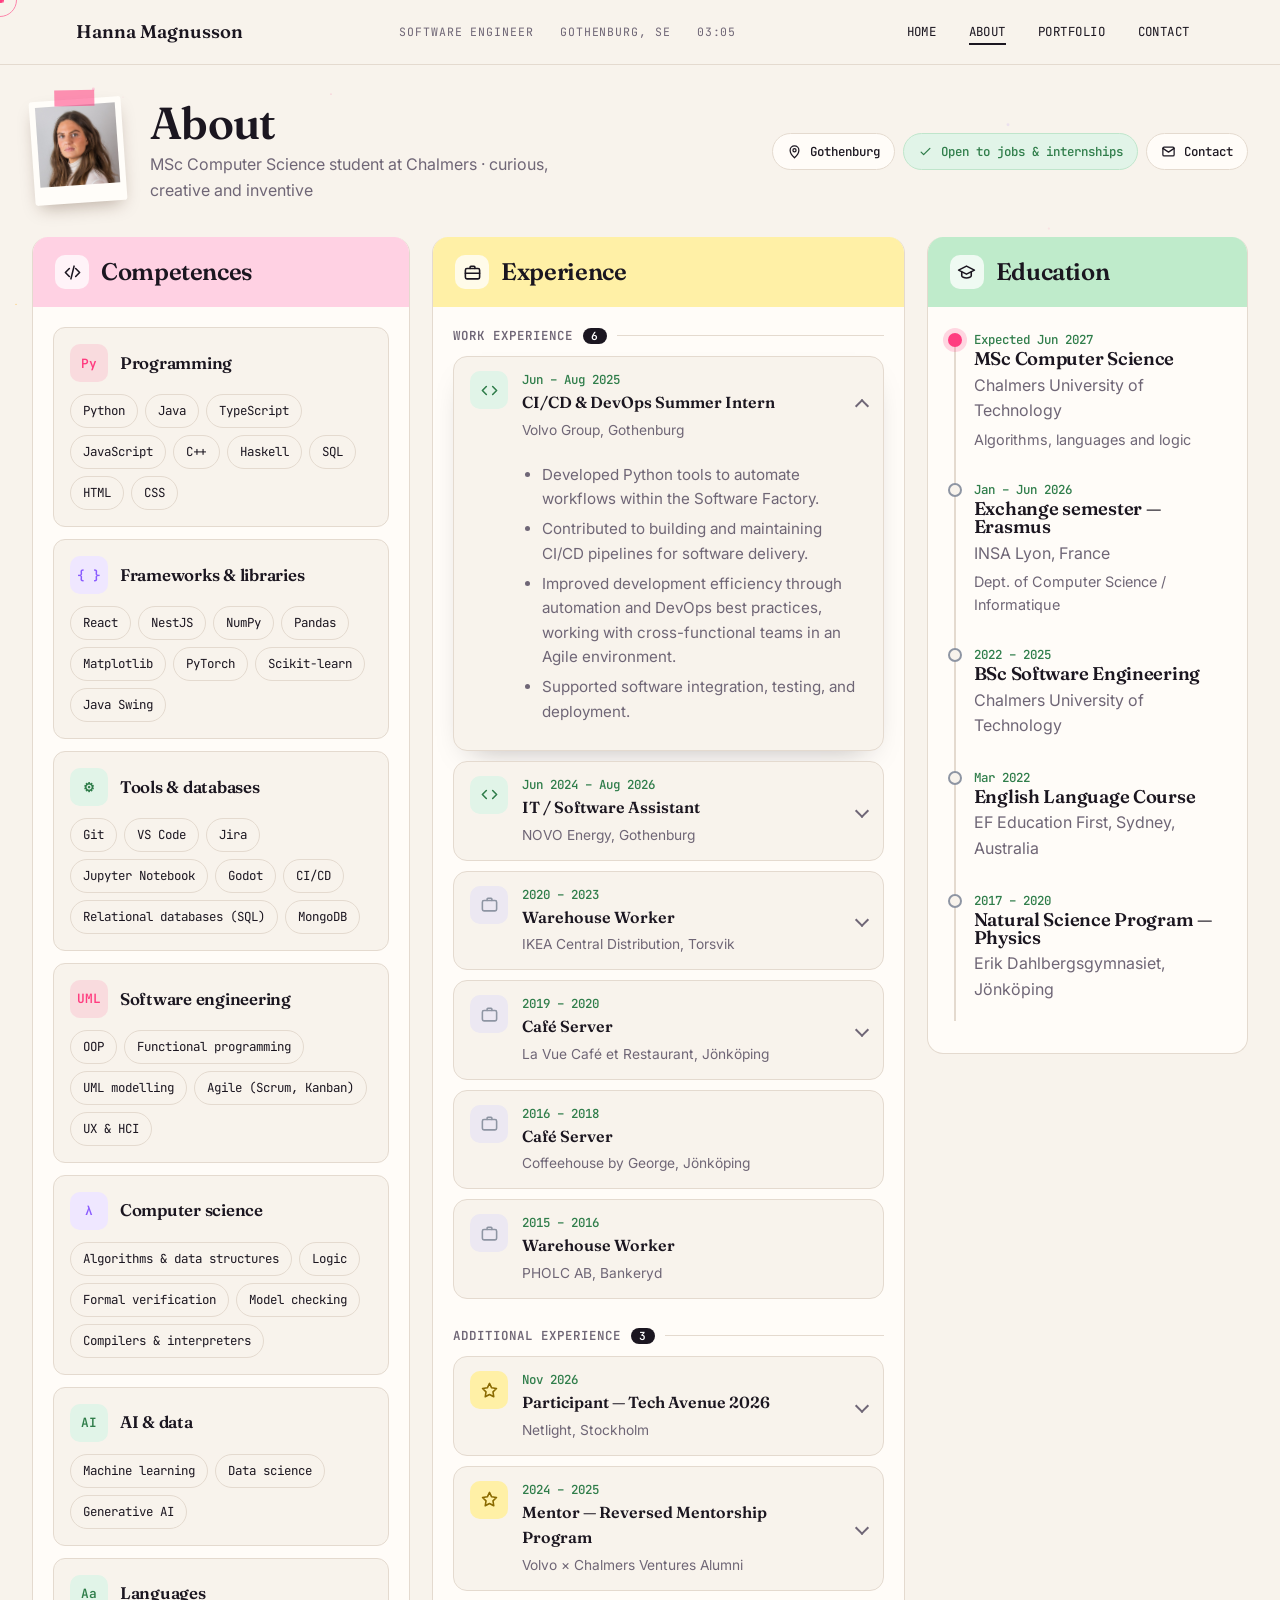
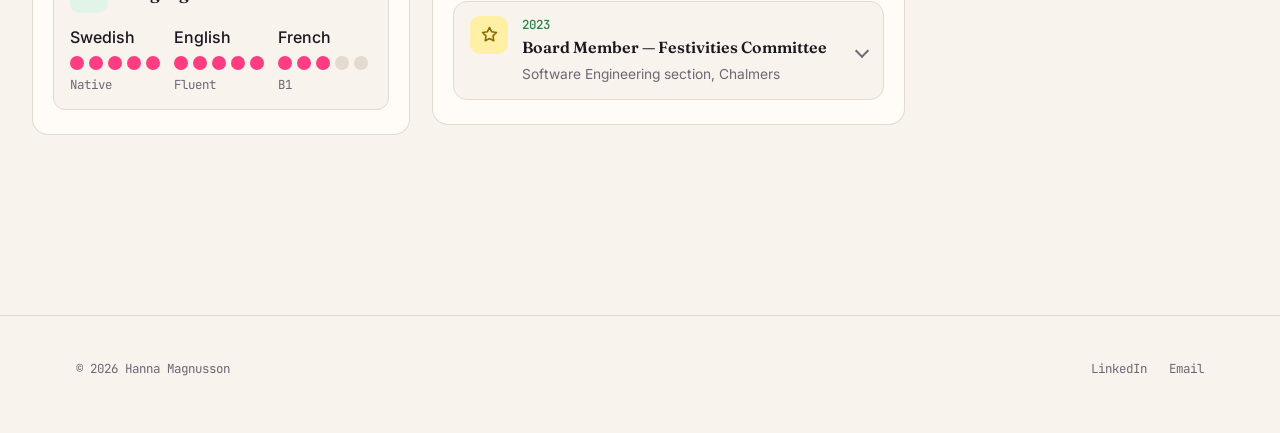
==== about.html @ cf6981d9 "Added files" ====
<!DOCTYPE html>
<html lang="en">
<head>
<meta charset="UTF-8">
<meta name="viewport" content="width=device-width, initial-scale=1.0">
<title>About — Hanna Magnusson</title>
<link rel="preconnect" href="https://fonts.googleapis.com">
<link rel="preconnect" href="https://fonts.gstatic.com" crossorigin>
<link href="https://fonts.googleapis.com/css2?family=Fraunces:ital,opsz,wght@0,9..144,400;0,9..144,500;0,9..144,600;0,9..144,700&family=JetBrains+Mono:wght@400;500;700&family=Inter:wght@400;500;600&display=swap" rel="stylesheet">
<link rel="stylesheet" href="style.css">
</head>
<body>

<header class="site-header">
  <div class="wrap">
    <a href="index.html" class="logo">Hanna Magnusson</a>
    <div class="header-meta">
      <span>Software Engineer</span>
      <span>Gothenburg, SE</span>
      <span data-clock>00:00</span>
    </div>
    <button class="nav-toggle" aria-label="Open menu" aria-expanded="false">Menu</button>
    <nav class="main-nav">
      <ul>
        <li><a href="index.html">Home</a></li>
        <li><a href="about.html" class="active">About</a></li>
        <li><a href="portfolio.html">Portfolio</a></li>
        <li><a href="contact.html">Contact</a></li>
      </ul>
    </nav>
  </div>
</header>

<main>
  <section class="ab-top">
    <div class="ab-wide ab-top-row">
      <figure class="sticker-photo"><img src="assets/hanna.jpg" alt="Hanna Magnusson"><i class="tape"></i></figure>
      <div class="ab-top-text">
        <h1>About</h1>
        <p>MSc Computer Science student at Chalmers · curious, creative and inventive</p>
      </div>
      <div class="ab-top-facts">
        <span class="fact"><svg viewBox="0 0 24 24"><path d="M12 22s7-6.2 7-12a7 7 0 1 0-14 0c0 5.8 7 12 7 12z"/><circle cx="12" cy="10" r="2.5"/></svg>Gothenburg</span>
        <span class="fact ok"><svg viewBox="0 0 24 24"><path d="M5 13l4 4L19 7"/></svg>Open to jobs &amp; internships</span>
        <a class="fact link" href="contact.html"><svg viewBox="0 0 24 24"><rect x="3" y="5" width="18" height="14" rx="2"/><path d="M3 7l9 6 9-6"/></svg>Contact</a>
      </div>
    </div>
  </section>

  <section class="section ab-panels">
    <div class="ab-wide">
      <div class="ab-cols">

      <section class="ab-col c1" id="competences">
        <h2 class="ab-col-title"><span class="ab-ic"><svg viewBox="0 0 24 24"><path d="M8 7l-5 5 5 5M16 7l5 5-5 5M14 4l-4 16"/></svg></span>Competences</h2>
        <div class="comp-grid">
        <article class="comp-card">
          <header><span class="comp-ic">Py</span><h3>Programming</h3></header>
          <div class="chip-row"><span class="chip">Python</span><span class="chip">Java</span><span class="chip">TypeScript</span><span class="chip">JavaScript</span><span class="chip">C++</span><span class="chip">Haskell</span><span class="chip">SQL</span><span class="chip">HTML</span><span class="chip">CSS</span></div>
        </article>
        <article class="comp-card">
          <header><span class="comp-ic">{ }</span><h3>Frameworks &amp; libraries</h3></header>
          <div class="chip-row"><span class="chip">React</span><span class="chip">NestJS</span><span class="chip">NumPy</span><span class="chip">Pandas</span><span class="chip">Matplotlib</span><span class="chip">PyTorch</span><span class="chip">Scikit-learn</span><span class="chip">Java Swing</span></div>
        </article>
        <article class="comp-card">
          <header><span class="comp-ic">⚙</span><h3>Tools &amp; databases</h3></header>
          <div class="chip-row"><span class="chip">Git</span><span class="chip">VS Code</span><span class="chip">Jira</span><span class="chip">Jupyter Notebook</span><span class="chip">Godot</span><span class="chip">CI/CD</span><span class="chip">Relational databases (SQL)</span><span class="chip">MongoDB</span></div>
        </article>
        <article class="comp-card">
          <header><span class="comp-ic">UML</span><h3>Software engineering</h3></header>
          <div class="chip-row"><span class="chip">OOP</span><span class="chip">Functional programming</span><span class="chip">UML modelling</span><span class="chip">Agile (Scrum, Kanban)</span><span class="chip">UX &amp; HCI</span></div>
        </article>
        <article class="comp-card">
          <header><span class="comp-ic">λ</span><h3>Computer science</h3></header>
          <div class="chip-row"><span class="chip">Algorithms &amp; data structures</span><span class="chip">Logic</span><span class="chip">Formal verification</span><span class="chip">Model checking</span><span class="chip">Compilers &amp; interpreters</span></div>
        </article>
        <article class="comp-card">
          <header><span class="comp-ic">AI</span><h3>AI &amp; data</h3></header>
          <div class="chip-row"><span class="chip">Machine learning</span><span class="chip">Data science</span><span class="chip">Generative AI</span></div>
        </article>
        </div>
        <article class="comp-card lang-card">
          <header><span class="comp-ic">Aa</span><h3>Languages</h3></header>
          <ul class="langs"><li><span>Swedish</span><span class="dots" aria-label="Native"><i class="on"></i><i class="on"></i><i class="on"></i><i class="on"></i><i class="on"></i></span><em>Native</em></li><li><span>English</span><span class="dots" aria-label="Fluent"><i class="on"></i><i class="on"></i><i class="on"></i><i class="on"></i><i class="on"></i></span><em>Fluent</em></li><li><span>French</span><span class="dots" aria-label="B1"><i class="on"></i><i class="on"></i><i class="on"></i><i></i><i></i></span><em>B1</em></li></ul>
        </article>

      </section>

      <section class="ab-col c2" id="experience">
        <h2 class="ab-col-title"><span class="ab-ic"><svg viewBox="0 0 24 24"><rect x="3" y="7" width="18" height="13" rx="2"/><path d="M9 7V5a1 1 0 0 1 1-1h4a1 1 0 0 1 1 1v2M3 13h18"/></svg></span>Experience</h2>
        <h3 class="xp-group">Work experience <span>6</span></h3>
        <div class="xp-list">
        <article class="xp open" data-cat="tech">
          <button class="xp-head" type="button" aria-expanded="true">
            <span class="xp-ic"><svg viewBox="0 0 24 24"><path d="M8 7l-5 5 5 5M16 7l5 5-5 5"/></svg></span>
            <span class="xp-date">Jun – Aug 2025</span>
            <span class="xp-title"><strong>CI/CD &amp; DevOps Summer Intern</strong><small>Volvo Group, Gothenburg</small></span><span class="xp-chev" aria-hidden="true"></span>
          </button>
          <div class="xp-body"><ul><li>Developed Python tools to automate workflows within the Software Factory.</li><li>Contributed to building and maintaining CI/CD pipelines for software delivery.</li><li>Improved development efficiency through automation and DevOps best practices, working with cross-functional teams in an Agile environment.</li><li>Supported software integration, testing, and deployment.</li></ul></div>
        </article>
        <article class="xp" data-cat="tech">
          <button class="xp-head" type="button" aria-expanded="false">
            <span class="xp-ic"><svg viewBox="0 0 24 24"><path d="M8 7l-5 5 5 5M16 7l5 5-5 5"/></svg></span>
            <span class="xp-date">Jun 2024 – Aug 2026</span>
            <span class="xp-title"><strong>IT / Software Assistant</strong><small>NOVO Energy, Gothenburg</small></span><span class="xp-chev" aria-hidden="true"></span>
          </button>
          <div class="xp-body"><ul><li>Installed, configured, and maintained computer systems, peripherals, and software applications.</li><li>Provided on-site technical support to clients, diagnosing and resolving hardware, software, and network issues.</li><li>Offered guidance and training to end-users on the effective use of technology.</li><li>Performed routine maintenance, updates, and system checks to ensure optimal performance.</li></ul></div>
        </article>
        <article class="xp" data-cat="other">
          <button class="xp-head" type="button" aria-expanded="false">
            <span class="xp-ic"><svg viewBox="0 0 24 24"><rect x="3" y="7" width="18" height="13" rx="2"/><path d="M9 7V5a1 1 0 0 1 1-1h4a1 1 0 0 1 1 1v2"/></svg></span>
            <span class="xp-date">2020 – 2023</span>
            <span class="xp-title"><strong>Warehouse Worker</strong><small>IKEA Central Distribution, Torsvik</small></span><span class="xp-chev" aria-hidden="true"></span>
          </button>
          <div class="xp-body"><ul><li>Worked in warehouse operations using IKEA's material handling equipment, including forklifts, trucks, and order pickers.</li><li>Responsible for picking, packing, and accurately labeling products.</li><li>Received incoming goods and checked deliveries for accuracy and damage.</li></ul></div>
        </article>
        <article class="xp" data-cat="other">
          <button class="xp-head" type="button" aria-expanded="false">
            <span class="xp-ic"><svg viewBox="0 0 24 24"><rect x="3" y="7" width="18" height="13" rx="2"/><path d="M9 7V5a1 1 0 0 1 1-1h4a1 1 0 0 1 1 1v2"/></svg></span>
            <span class="xp-date">2019 – 2020</span>
            <span class="xp-title"><strong>Café Server</strong><small>La Vue Café et Restaurant, Jönköping</small></span><span class="xp-chev" aria-hidden="true"></span>
          </button>
          <div class="xp-body"><ul><li>Contributed to the launch of the café and restaurant, helping prepare for opening and establish daily routines.</li><li>Prepared and served food, coffee, cocktails, and other beverages.</li><li>Provided customer service.</li></ul></div>
        </article>
        <article class="xp static" data-cat="other">
          <div class="xp-head">
            <span class="xp-ic"><svg viewBox="0 0 24 24"><rect x="3" y="7" width="18" height="13" rx="2"/><path d="M9 7V5a1 1 0 0 1 1-1h4a1 1 0 0 1 1 1v2"/></svg></span>
            <span class="xp-date">2016 – 2018</span>
            <span class="xp-title"><strong>Café Server</strong><small>Coffeehouse by George, Jönköping</small></span>
          </div>
          
        </article>
        <article class="xp static" data-cat="other">
          <div class="xp-head">
            <span class="xp-ic"><svg viewBox="0 0 24 24"><rect x="3" y="7" width="18" height="13" rx="2"/><path d="M9 7V5a1 1 0 0 1 1-1h4a1 1 0 0 1 1 1v2"/></svg></span>
            <span class="xp-date">2015 – 2016</span>
            <span class="xp-title"><strong>Warehouse Worker</strong><small>PHOLC AB, Bankeryd</small></span>
          </div>
          
        </article>
        </div>
        <h3 class="xp-group">Additional experience <span>3</span></h3>
        <div class="xp-list">
        <article class="xp" data-cat="beyond">
          <button class="xp-head" type="button" aria-expanded="false">
            <span class="xp-ic"><svg viewBox="0 0 24 24"><path d="M12 3l2.7 5.6 6.1.9-4.4 4.3 1 6.1L12 17l-5.4 2.9 1-6.1L3.2 9.5l6.1-.9z"/></svg></span>
            <span class="xp-date">Nov 2026</span>
            <span class="xp-title"><strong>Participant — Tech Avenue 2026</strong><small>Netlight, Stockholm</small></span><span class="xp-chev" aria-hidden="true"></span>
          </button>
          <div class="xp-body"><ul><li>Took part in Netlight’s hands-on tech event, solving technical cases including a real Netlight client case.</li><li>Built an API for a habit-tracker application in a coding challenge.</li><li>Networked with Netlight consultants and gained insight into tech consulting and teamwork in client projects.</li></ul></div>
        </article>
        <article class="xp" data-cat="beyond">
          <button class="xp-head" type="button" aria-expanded="false">
            <span class="xp-ic"><svg viewBox="0 0 24 24"><path d="M12 3l2.7 5.6 6.1.9-4.4 4.3 1 6.1L12 17l-5.4 2.9 1-6.1L3.2 9.5l6.1-.9z"/></svg></span>
            <span class="xp-date">2024 – 2025</span>
            <span class="xp-title"><strong>Mentor — Reversed Mentorship Program</strong><small>Volvo × Chalmers Ventures Alumni</small></span><span class="xp-chev" aria-hidden="true"></span>
          </button>
          <div class="xp-body"><ul><li>Mentored a senior Volvo executive, sharing perspective as a female tech student in a cross-generational exchange.</li><li>Fostered inclusivity, cultural competence, and leadership development through open dialogue.</li></ul></div>
        </article>
        <article class="xp" data-cat="beyond">
          <button class="xp-head" type="button" aria-expanded="false">
            <span class="xp-ic"><svg viewBox="0 0 24 24"><path d="M12 3l2.7 5.6 6.1.9-4.4 4.3 1 6.1L12 17l-5.4 2.9 1-6.1L3.2 9.5l6.1-.9z"/></svg></span>
            <span class="xp-date">2023</span>
            <span class="xp-title"><strong>Board Member — Festivities Committee</strong><small>Software Engineering section, Chalmers</small></span><span class="xp-chev" aria-hidden="true"></span>
          </button>
          <div class="xp-body"><ul><li>Coordinated parties, formal dinners, and student gatherings.</li><li>Focused on team-building to foster a cohesive, motivated team.</li></ul></div>
        </article>
        </div>

      </section>

      <section class="ab-col c3" id="education">
        <h2 class="ab-col-title"><span class="ab-ic"><svg viewBox="0 0 24 24"><path d="M2 9l10-5 10 5-10 5z"/><path d="M6 11.5V16c0 1.5 3 3 6 3s6-1.5 6-3v-4.5"/></svg></span>Education</h2>
        <ol class="edu-list">
        <li class="edu now"><span class="edu-date">Expected Jun 2027</span><div><h3>MSc Computer Science</h3><p>Chalmers University of Technology</p><p class='edu-note'>Algorithms, languages and logic</p></div></li>
        <li class="edu"><span class="edu-date">Jan – Jun 2026</span><div><h3>Exchange semester — Erasmus</h3><p>INSA Lyon, France</p><p class='edu-note'>Dept. of Computer Science / Informatique</p></div></li>
        <li class="edu"><span class="edu-date">2022 – 2025</span><div><h3>BSc Software Engineering</h3><p>Chalmers University of Technology</p></div></li>
        <li class="edu"><span class="edu-date">Mar 2022</span><div><h3>English Language Course</h3><p>EF Education First, Sydney, Australia</p></div></li>
        <li class="edu"><span class="edu-date">2017 – 2020</span><div><h3>Natural Science Program — Physics</h3><p>Erik Dahlbergsgymnasiet, Jönköping</p></div></li>
        </ol>
      </section>

      </div>
    </div>
  </section>
</main>

<footer class="site-footer">
  <div class="wrap">
    <p>© 2026 Hanna Magnusson</p>
    <div class="footer-links">
      <a href="https://www.linkedin.com/in/hanna-magnusson-28787324a" target="_blank" rel="noopener">LinkedIn</a>
      <a href="mailto:hanna012008@hotmail.com">Email</a>
    </div>
  </div>
</footer>

<script src="script.js"></script>
<script>
(function () {
  var tabs = Array.prototype.slice.call(document.querySelectorAll('.ab-tabs [role=tab]'));
  function show(name, push) {
    tabs.forEach(function (t) {
      var on = t.id === 'tab-' + name;
      t.setAttribute('aria-selected', on ? 'true' : 'false');
      var p = document.getElementById('panel-' + t.id.slice(4)); if (p) p.hidden = !on;
    });
    if (push) { try { history.replaceState(null, '', '#' + name); } catch (e) {} }
  }
  tabs.forEach(function (t, i) {
    t.addEventListener('click', function () { show(t.id.slice(4), true); });
    t.addEventListener('keydown', function (e) {
      var d = e.key === 'ArrowRight' ? 1 : e.key === 'ArrowLeft' ? -1 : 0; if (!d) return;
      var n = tabs[(i + d + tabs.length) % tabs.length]; n.focus(); show(n.id.slice(4), true);
    });
  });
  var start = (location.hash || '').replace('#', '');
  show(['competences', 'experience', 'education'].indexOf(start) > -1 ? start : 'competences');
  document.querySelectorAll('.xp-head').forEach(function (b) {
    if (b.tagName !== 'BUTTON') return;
    b.addEventListener('click', function () {
      var art = b.parentNode, open = !art.classList.contains('open');
      art.classList.toggle('open', open); b.setAttribute('aria-expanded', open);
    });
  });
  document.querySelectorAll('.xp-filters button').forEach(function (b) {
    b.addEventListener('click', function () {
      document.querySelectorAll('.xp-filters button').forEach(function (x) { x.classList.toggle('on', x === b); });
      document.querySelectorAll('.xp').forEach(function (x) { x.hidden = b.dataset.f !== 'all' && x.dataset.cat !== b.dataset.f; });
    });
  });
})();
</script>

</body>
</html>
---- style.css ----
/* ===================================================================
   Hanna Magnusson — Portfolio v2
   "Editorial serif + mono"
   Paper: warm cream · Ink: near-black · Accent: moss green
   Display: Fraunces (serif, huge) · Meta/nav: JetBrains Mono · Body: Inter
   Signature element: horizontal "project reel" — overlapping, tilted cards
=================================================================== */

:root{
  /* v9 — light, warm paper with pink spark */
  --paper: #F8F3EC;
  --paper-raised: #FFFCF8;
  --ink: #1B1620;
  --muted: #6F6676;
  --line: #E4DACF;
  --accent: #2F7D4A;
  --accent-soft: #2F7D4A1c;
  --spark: #FF3D80;
  --spark-soft: #FF3D8022;
  --violet: #8A5BFF;
  --silver: #D9DCE4;
  --silver-dim: #8E95A3;
  --maxw: 1200px;
  --radius: 4px;
}

/* ---------- Custom cursor ---------- */
.cursor-dot, .cursor-ring{
  position: fixed;
  top: 0; left: 0;
  pointer-events: none;
  z-index: 9999;
  border-radius: 50%;
  transform: translate(-50%, -50%);
  will-change: transform;
}
.cursor-dot{
  width: 7px; height: 7px;
  background: var(--spark);
  transition: opacity 0.2s ease, width 0.2s ease, height 0.2s ease;
}
.cursor-ring{
  width: 34px; height: 34px;
  border: 1px solid var(--spark);
  opacity: 0.6;
  transition: opacity 0.2s ease, width 0.2s ease, height 0.2s ease, border-color 0.2s ease, background 0.2s ease;
}
body.cursor-active .cursor-ring,
body.cursor-active .cursor-dot{ opacity: 0; }
.cursor-ring.hovering{
  width: 56px; height: 56px;
  background: var(--spark-soft);
  opacity: 1;
}
@media (hover: none), (pointer: coarse){
  .cursor-dot, .cursor-ring{ display: none; }
}

/* ---------- Scroll reveal ---------- */
.reveal{
  opacity: 0;
  transform: translateY(26px);
  transition: opacity 0.7s cubic-bezier(.2,.7,.2,1), transform 0.7s cubic-bezier(.2,.7,.2,1);
}
.reveal.in{ opacity: 1; transform: translateY(0); }
@media (prefers-reduced-motion: reduce){
  .reveal{ opacity: 1; transform: none; transition: none; }
}

/* ---------- Magnetic targets ---------- */
.magnetic{ transition: transform 0.2s cubic-bezier(.2,.8,.3,1); }

/* ---------- Sparkle accents ---------- */
.sparkle{
  position: absolute;
  pointer-events: none;
  color: var(--spark);
  animation: sparkle-spin 7s linear infinite;
}
@keyframes sparkle-spin{
  0%{ transform: rotate(0deg) scale(1); }
  50%{ transform: rotate(180deg) scale(1.15); }
  100%{ transform: rotate(360deg) scale(1); }
}
@media (prefers-reduced-motion: reduce){ .sparkle{ animation: none; } }

/* ---------- Click burst (confetti) ---------- */
.burst-dot{
  position: fixed;
  z-index: 9998;
  width: 7px; height: 7px;
  border-radius: 50%;
  pointer-events: none;
  animation: burst-fly 0.7s ease-out forwards;
}
@keyframes burst-fly{
  0%{ transform: translate(0,0) scale(1); opacity: 1; }
  100%{ transform: translate(var(--tx), var(--ty)) scale(0.3); opacity: 0; }
}

*, *::before, *::after{ box-sizing: border-box; }
html{ scroll-behavior: smooth; }

body{
  margin: 0;
  background: var(--paper);
  color: var(--ink);
  font-family: 'Inter', -apple-system, BlinkMacSystemFont, sans-serif;
  line-height: 1.6;
  -webkit-font-smoothing: antialiased;
}

img{ max-width: 100%; display: block; }
a{ color: inherit; text-decoration: none; }

::selection{ background: var(--ink); color: var(--paper); }

h1, h2, h3{
  font-family: 'Fraunces', serif;
  font-weight: 600;
  line-height: 1;
  margin: 0;
  letter-spacing: -0.015em;
}

.mono{
  font-family: 'JetBrains Mono', monospace;
}

.eyebrow{
  font-family: 'JetBrains Mono', monospace;
  font-size: 0.74rem;
  letter-spacing: 0.14em;
  text-transform: uppercase;
  color: var(--muted);
  display: inline-block;
  margin-bottom: 18px;
}
.eyebrow::before{ content: "// "; color: var(--accent); }

.wrap{ max-width: var(--maxw); margin: 0 auto; padding: 0 36px; }

/* ---------- Header ---------- */
header.site-header{
  position: sticky;
  top: 0;
  z-index: 50;
  background: var(--paper);
  border-bottom: 1px solid var(--line);
}
header.site-header .wrap{
  display: flex;
  align-items: center;
  justify-content: space-between;
  min-height: 64px;
  gap: 20px;
}
.logo{
  font-family: 'Fraunces', serif;
  font-weight: 600;
  font-size: 1.15rem;
  white-space: nowrap;
  transition: color 0.18s ease;
}
.logo:hover{ color: var(--spark); }
.header-meta{
  font-family: 'JetBrains Mono', monospace;
  font-size: 0.72rem;
  letter-spacing: 0.08em;
  text-transform: uppercase;
  color: var(--muted);
  display: flex;
  gap: 26px;
  flex: 1;
  justify-content: center;
}
.header-meta span{ white-space: nowrap; }

.nav-toggle{
  display: none;
  background: none;
  border: 1px solid var(--line);
  padding: 7px 14px;
  font-family: 'JetBrains Mono', monospace;
  font-size: 0.72rem;
  letter-spacing: 0.1em;
  text-transform: uppercase;
  cursor: pointer;
  color: var(--ink);
}

nav.main-nav ul{
  list-style: none;
  display: flex;
  gap: 4px;
  margin: 0;
  padding: 0;
  font-family: 'JetBrains Mono', monospace;
  font-size: 0.78rem;
  letter-spacing: 0.04em;
  text-transform: uppercase;
}
nav.main-nav a{
  display: inline-block;
  padding: 8px 14px;
  position: relative;
}
nav.main-nav a{ transition: color 0.18s ease; }
nav.main-nav a:hover{ color: var(--spark); }
nav.main-nav a::before{
  content: "";
  position: absolute;
  left: 14px; right: 14px; bottom: 5px;
  height: 2px;
  background: currentColor;
  transform: scaleX(0);
  transform-origin: left;
  transition: transform 0.2s ease;
}
nav.main-nav a:hover::before,
nav.main-nav a.active::before{ transform: scaleX(1); }



/* ---------- Footer ---------- */
footer.site-footer{
  margin-top: 120px;
  border-top: 1px solid var(--line);
  padding: 30px 0 42px;
}
footer.site-footer .wrap{
  display: flex;
  align-items: center;
  justify-content: space-between;
  flex-wrap: wrap;
  gap: 12px;
  font-family: 'JetBrains Mono', monospace;
  font-size: 0.78rem;
  color: var(--muted);
}
.footer-links{ display: flex; gap: 22px; }
.footer-links a{ transition: color 0.18s ease; }
.footer-links a:hover{ color: var(--spark); }

/* ---------- Buttons / links ---------- */
.btn{
  display: inline-flex;
  align-items: center;
  gap: 8px;
  padding: 13px 22px;
  font-family: 'JetBrains Mono', monospace;
  font-size: 0.82rem;
  letter-spacing: 0.04em;
  text-transform: uppercase;
  background: var(--ink);
  color: var(--paper);
  border: 1px solid var(--ink);
  cursor: pointer;
  transition: background 0.15s ease, color 0.15s ease;
}
.btn:hover{ background: transparent; color: var(--spark); border-color: var(--spark); }
.btn.btn-outline{
  background: transparent;
  color: var(--ink);
}
.btn.btn-outline:hover{ background: var(--spark); color: #fff; border-color: var(--spark); }

.text-link{
  font-family: 'JetBrains Mono', monospace;
  font-size: 0.85rem;
  border-bottom: 1px solid var(--ink);
  padding-bottom: 2px;
  transition: color 0.18s ease, border-color 0.18s ease;
}
.text-link:hover{ color: var(--spark); border-color: var(--spark); }

/* ---------- Hero ---------- */
.hero{ padding: 64px 0 40px; position: relative; overflow: hidden; }
.hero::before{
  content: "";
  position: absolute;
  top: -180px; right: -200px;
  width: 560px; height: 560px;
  background: radial-gradient(circle, var(--spark) 0%, transparent 65%);
  opacity: 0.26;
  filter: blur(10px);
  z-index: 0;
  pointer-events: none;
}
.hero::after{
  content: "";
  position: absolute;
  bottom: -220px; left: -160px;
  width: 440px; height: 440px;
  background: radial-gradient(circle, var(--violet) 0%, transparent 65%);
  opacity: 0.22;
  z-index: 0;
  pointer-events: none;
}
.hero .wrap{ position: relative; z-index: 1; }
.hero h1{ position: relative; overflow: hidden; }

/* ---------- Ambient chrome/shimmer sweep on big headings ---------- */
.hero h1::before,
.about-intro h1::before,
.section-head h2::before,
.reel-head h2::before{
  content: "";
  position: absolute;
  inset: 0;
  background: linear-gradient(100deg, transparent 30%, rgba(255,255,255,0.75) 48%, rgba(255,61,128,0.25) 52%, transparent 70%);
  mix-blend-mode: overlay;
  transform: translateX(-140%);
  animation: shimmer-sweep 7s ease-in-out infinite;
  pointer-events: none;
}
@keyframes shimmer-sweep{
  0%{ transform: translateX(-140%); }
  16%{ transform: translateX(140%); }
  100%{ transform: translateX(140%); }
}
.about-intro h1, .section-head h2, .reel-head h2{ position: relative; overflow: hidden; }
@media (prefers-reduced-motion: reduce){
  .hero h1::before, .about-intro h1::before, .section-head h2::before, .reel-head h2::before{ display: none; }
}
.letter{
  display: inline-block;
  transition: transform 0.25s cubic-bezier(.2,.8,.3,1), color 0.25s ease;
}
.letter:hover{
  color: var(--spark);
  transform: translateY(-0.06em) rotate(-4deg);
}
.hero-spark{
  position: absolute;
  top: 18px; right: 4px;
  width: 30px; height: 30px;
  z-index: 1;
}
@media (max-width: 880px){ .hero-spark{ display: none; } }

.hero h1{
  font-size: clamp(3.2rem, 7vw, 6.4rem);
}
.hero .hero-side{
  font-family: 'JetBrains Mono', monospace;
  font-size: 0.86rem;
  color: var(--muted);
  line-height: 1.7;
  margin-top: 22px;
  padding-top: 20px;
  border-top: 1px solid var(--line);
  max-width: 40ch;
}
.hero .btn-row{ display: flex; flex-wrap: wrap; gap: 10px; margin-top: 34px; }
.hero-split{
  display: grid;
  grid-template-columns: 1fr 0.9fr;
  gap: 60px;
  align-items: center;
}
.hero-text{ padding-top: 10px; }
.hero-portrait{ max-width: 480px; margin-left: auto; }
.hero-portrait img{ aspect-ratio: 4/5; object-fit: cover; object-position: top center; }

/* ---------- Project reel (signature element) ---------- */
.reel-section{ padding: 50px 0 70px; overflow: hidden; }
.reel-head{
  display: flex;
  justify-content: space-between;
  align-items: baseline;
  margin-bottom: 36px;
}
.reel-head h2{ font-size: clamp(1.8rem, 3.5vw, 2.4rem); }
.reel-head h2 .dot{ color: var(--spark); }
.reel{
  display: flex;
  gap: 28px;
  overflow-x: auto;
  padding: 30px 36px 30px;
  margin: 0 -36px;
  -webkit-overflow-scrolling: touch;
}
.reel::-webkit-scrollbar{ height: 6px; }
.reel::-webkit-scrollbar-thumb{ background: var(--line); }

.reel{ cursor: grab; }
.reel.dragging{ cursor: grabbing; scroll-snap-type: none; user-select: none; }

.reel-card{
  flex: none;
  width: 280px;
  display: flex;
  flex-direction: column;
  background: var(--paper-raised);
  border: 1px solid var(--line);
  padding: 0 0 22px;
  text-decoration: none;
  transition: transform 0.25s ease, box-shadow 0.25s ease, border-color 0.25s ease;
  transform-style: preserve-3d;
  perspective: 600px;
  overflow: hidden;
}
.reel-card:nth-child(odd){ transform: rotate(-1.2deg); }
.reel-card:nth-child(even){ transform: rotate(1deg); }
.reel-card:hover{
  transform: rotate(0deg) translateY(-8px) rotateX(var(--ry,0deg)) rotateY(var(--rx,0deg));
  box-shadow: 0 20px 32px -16px rgba(22,21,15,0.35);
  border-color: var(--spark);
}
.reel-card .reel-cover{
  display: block;
  width: 100%;
  height: 150px;
  object-fit: cover;
  object-position: top;
  border-bottom: 1px solid var(--line);
  transition: transform 0.5s ease;
}
.reel-card:hover .reel-cover{ transform: scale(1.05); }
.reel-card .reel-body{ padding: 18px 22px 0; }
.reel-card .reel-num{
  font-family: 'JetBrains Mono', monospace;
  font-size: 0.75rem;
  color: var(--spark);
  margin-bottom: 14px;
  display: block;
}
.reel-card h3{
  font-size: 1.3rem;
  margin-bottom: 10px;
  font-weight: 500;
}
.reel-card p{
  font-size: 0.9rem;
  color: var(--muted);
  margin: 0 0 14px;
}
.reel-card .reel-tags{
  display: flex;
  flex-wrap: wrap;
  gap: 7px;
  font-family: 'JetBrains Mono', monospace;
  font-size: 0.66rem;
  text-transform: uppercase;
}
.reel-card .reel-tags span{
  padding: 4px 10px;
  border-radius: 999px;
  background: var(--spark-soft);
  color: var(--ink);
}
.reel-card .reel-tags span:nth-child(even){ background: var(--accent-soft); }

/* ---------- Section shells ---------- */
.section{ padding: 60px 0; }
.section-head{ margin-bottom: 44px; max-width: 62ch; }
.section-head h2{ font-size: clamp(2.2rem, 4.5vw, 3.1rem); }
.section-head p{ color: var(--muted); font-size: 1.05rem; margin: 14px 0 0; }

.two-col{
  display: grid;
  grid-template-columns: 1fr 1fr;
  gap: 70px;
  align-items: start;
}

/* ---------- About hero ---------- */
.about-hero{ padding-bottom: 20px; position: relative; overflow: hidden; }
.about-hero::before{
  content: "";
  position: absolute;
  top: -160px; right: -140px;
  width: 460px; height: 460px;
  background: radial-gradient(circle, var(--violet) 0%, transparent 65%);
  opacity: 0.22;
  z-index: 0;
  pointer-events: none;
}
.about-hero .wrap{ position: relative; z-index: 1; }
.about-intro{
  display: grid;
  grid-template-columns: 1.15fr 0.85fr;
  gap: 60px;
  align-items: end;
  padding-bottom: 32px;
  border-bottom: 1px solid var(--line);
}

/* ---------- Stat bar (quick overview) ---------- */
.stat-bar{
  display: grid;
  grid-template-columns: repeat(4, 1fr);
  border: 1px solid var(--line);
  background: var(--paper-raised);
  margin: 32px 0 0;
}
.stat-bar .stat{
  padding: 18px 20px;
  border-right: 1px solid var(--line);
  text-align: center;
}
.stat-bar .stat:last-child{ border-right: none; }
.stat-bar .stat strong{
  display: block;
  font-family: 'Fraunces', serif;
  font-size: 1.9rem;
  font-weight: 600;
  color: var(--spark);
  line-height: 1.1;
  margin-bottom: 4px;
}
.stat-bar .stat span{
  font-family: 'JetBrains Mono', monospace;
  font-size: 0.68rem;
  text-transform: uppercase;
  letter-spacing: 0.06em;
  color: var(--muted);
}

/* ---------- About section tabs (sticky jump nav) ---------- */
.about-nav{
  position: sticky;
  top: 65px;
  z-index: 20;
  background: var(--paper);
  border-bottom: 1px solid var(--line);
  padding: 14px 0;
  margin-bottom: 10px;
}
.about-nav ul{
  display: flex;
  gap: 8px;
  list-style: none;
  margin: 0;
  padding: 0;
  flex-wrap: wrap;
}
.about-nav a{
  font-family: 'JetBrains Mono', monospace;
  font-size: 0.78rem;
  text-transform: uppercase;
  letter-spacing: 0.04em;
  padding: 8px 16px;
  border: 1px solid var(--line);
  border-radius: 999px;
  display: inline-block;
  position: relative;
  overflow: hidden;
  transition: background 0.18s ease, color 0.18s ease, border-color 0.18s ease;
}
.about-nav a:hover{ border-color: var(--spark); color: var(--spark); }
.about-nav a.active{ background: var(--ink); color: var(--paper); border-color: var(--ink); }


.section-anchor{ scroll-margin-top: 130px; }

/* ---------- About page: two-column layout (skills live beside experience) ---------- */
.about-grid{
  display: grid;
  grid-template-columns: 1.6fr 1fr;
  gap: 70px;
  align-items: start;
}
.about-side{
  position: sticky;
  top: 130px;
}
.about-intro h1{ font-size: clamp(2.6rem, 6vw, 4.4rem); margin-bottom: 20px; }
.about-intro p{ color: var(--muted); font-size: 1.1rem; max-width: 56ch; }
.about-intro .portrait{
  border: 1px solid var(--line);
  padding: 10px;
  background: var(--paper-raised);
  overflow: hidden;
  transition: border-color 0.3s ease;
}
.about-intro .portrait:hover{ border-color: var(--spark); }
.about-intro .portrait img{
  aspect-ratio: 4/5;
  object-fit: cover;
  object-position: top center;
  transition: transform 0.5s cubic-bezier(.2,.8,.2,1), filter 0.4s ease;
  filter: grayscale(18%);
}
.about-intro .portrait:hover img{ transform: scale(1.04); filter: grayscale(0%); }

.timeline-title{
  display: flex; align-items: baseline; justify-content: space-between;
  margin-bottom: 26px;
  padding-bottom: 10px;
  border-bottom: 1px solid var(--ink);
}
.timeline-title h2{ font-size: 1.5rem; margin: 0; }
.timeline-title .count{ font-family:'JetBrains Mono', monospace; font-size: 0.75rem; color: var(--muted); }

/* ---------- Ledger rows (experience / education) ---------- */
.ledger{ display: flex; flex-direction: column; }
.ledger-row{
  border-bottom: 1px solid var(--line);
  padding: 22px 0 22px 18px;
  display: grid;
  grid-template-columns: 110px 1fr;
  gap: 20px;
  border-left: 3px solid transparent;
  transition: border-color 0.2s ease, background 0.2s ease;
}
.ledger-row:hover{ border-left-color: var(--line); background: var(--paper-raised); }
.ledger-row.current{ border-left-color: var(--spark); }
.ledger-row.current:hover{ border-left-color: var(--spark); }
.ledger-row:first-child{ padding-top: 0; }
.ledger-date{
  font-family: 'JetBrains Mono', monospace;
  font-size: 0.74rem;
  color: var(--accent);
  line-height: 1.5;
  padding-top: 4px;
}
.ledger-role h3{ font-size: 1.1rem; font-weight: 500; margin-bottom: 2px; }
.ledger-org{ font-family: 'JetBrains Mono', monospace; font-size: 0.78rem; color: var(--muted); margin-bottom: 10px; }
.ledger-role ul{ margin: 8px 0 0; padding-left: 18px; }
.ledger-role ul li{ margin-bottom: 5px; }
.ledger-role p{ margin: 0; }

/* ---------- Skill tags ---------- */
.skill-grid{
  display: grid;
  grid-template-columns: 1fr 1fr;
  gap: 1px;
  background: var(--line);
  border: 1px solid var(--line);
}
.skill-grid-wide{ grid-template-columns: repeat(4, 1fr); }
.ledger-grid{
  display: grid;
  grid-template-columns: 1fr 1fr;
  column-gap: 60px;
}
.ledger-grid .ledger-row{ grid-column: span 1; }
.skill-card{
  background: var(--paper-raised);
  padding: 18px;
  display: flex;
  gap: 14px;
  align-items: flex-start;
  transition: background 0.2s ease;
}
.skill-card:nth-child(4n+1){ background: var(--spark-soft); }
.skill-card:nth-child(4n+3){ background: var(--accent-soft); }
.skill-card:hover{ background: var(--paper); }
.skill-code{
  flex: none;
  width: 40px; height: 40px;
  border: 1px solid var(--ink);
  display: flex; align-items: center; justify-content: center;
  font-family: 'JetBrains Mono', monospace;
  font-weight: 700;
  font-size: 0.85rem;
  transition: transform 0.25s cubic-bezier(.2,.8,.3,1), background 0.25s ease, color 0.25s ease, border-color 0.25s ease;
}
.skill-card:hover .skill-code{
  transform: rotate(-8deg) scale(1.08);
  background: var(--spark);
  border-color: var(--spark);
  color: #fff;
}
.skill-card h3{ font-size: 0.96rem; font-weight: 500; margin-bottom: 3px; }
.skill-card p{ margin: 0; color: var(--muted); font-size: 0.86rem; }

.chip-row{ display: flex; flex-wrap: wrap; gap: 8px; margin-top: 20px; }
.chip{
  font-family: 'JetBrains Mono', monospace;
  border: 1px solid var(--line);
  padding: 7px 13px;
  font-size: 0.78rem;
  transition: border-color 0.2s ease, color 0.2s ease, transform 0.2s ease;
}
.chip:hover{
  background: linear-gradient(90deg, var(--spark), var(--violet));
  border-color: transparent;
  color: #fff;
  transform: translateY(-3px) rotate(-1.2deg);
  box-shadow: 0 10px 26px rgba(255,61,128,0.35);
}

/* ---------- Portfolio grid ---------- */
.project-grid{
  display: grid;
  grid-template-columns: repeat(3, 1fr);
  gap: 1px;
  background: var(--line);
  border: 1px solid var(--line);
}
.project-card{
  background: var(--paper-raised);
  display: flex;
  flex-direction: column;
  transition: background 0.15s ease;
}
.project-card:hover{ background: var(--paper); }
.project-thumb{
  height: 150px;
  position: relative;
  overflow: hidden;
  border-bottom: 1px solid var(--line);
  background: var(--ink);
}
.project-thumb img{
  width: 100%;
  height: 100%;
  object-fit: cover;
  object-position: top;
  transition: transform 0.5s cubic-bezier(.2,.8,.2,1);
}
.project-card:hover .project-thumb img{
  transform: scale(1.08);
}
.project-thumb .thumb-index{
  position: absolute;
  left: 14px; bottom: 12px;
  font-family: 'JetBrains Mono', monospace;
  font-size: 0.75rem;
  color: #fff;
  background: rgba(22,21,15,0.55);
  padding: 3px 9px;
  letter-spacing: 0.06em;
}
.project-card:hover .project-thumb .thumb-index{ background: var(--spark); }
.project-body{ padding: 24px; display: flex; flex-direction: column; gap: 10px; flex: 1; }
.project-body h3{ font-size: 1.2rem; font-weight: 500; }
.project-body p{ margin: 0; color: var(--muted); font-size: 0.92rem; flex: 1; }
.project-tags{ display: flex; flex-wrap: wrap; gap: 7px; }
.project-tags span{
  font-family: 'JetBrains Mono', monospace;
  font-size: 0.66rem;
  text-transform: uppercase;
  padding: 4px 10px;
  border-radius: 999px;
  background: var(--spark-soft);
  color: var(--ink);
}
.project-tags span:nth-child(even){ background: var(--accent-soft); }
.project-link{ font-family: 'JetBrains Mono', monospace; font-weight: 500; font-size: 0.85rem; margin-top: 6px; transition: color 0.18s ease; }
.project-link:hover{ color: var(--spark); }

.editme{
  border: 1px dashed var(--line);
  padding: 24px;
  color: var(--muted);
  font-size: 0.92rem;
  font-family: 'JetBrains Mono', monospace;
}

/* ---------- Shot frames (project screenshots → lightbox) ---------- */
.shot-frame{
  margin: 0;
  position: relative;
  overflow: hidden;
  cursor: pointer;
  border: 1px solid var(--line);
  background: var(--paper-raised);
}
.shot-frame img{
  width: 100%;
  display: block;
  transition: transform 0.5s cubic-bezier(.2,.8,.2,1), filter 0.4s ease;
}
.shot-frame .shot-zoom{
  position: absolute;
  inset: 0;
  pointer-events: none;
  display: flex;
  align-items: center;
  justify-content: center;
  font-family: 'JetBrains Mono', monospace;
  font-size: 0.78rem;
  letter-spacing: 0.1em;
  text-transform: uppercase;
  color: #fff;
  background: rgba(22,21,15,0.38);
  opacity: 0;
  transition: opacity 0.25s ease;
}
.shot-frame .shot-zoom span{
  border: 1px solid #fff;
  padding: 8px 18px;
  transform: translateY(8px);
  transition: transform 0.25s ease;
}
.shot-frame:hover img{ transform: scale(1.06); }
.shot-frame:hover .shot-zoom{ opacity: 1; }
.shot-frame:hover .shot-zoom span{ transform: translateY(0); border-color: var(--spark); color: var(--spark); }

.case-banner{
  margin: 0 0 32px;
  border: 1px solid var(--line);
  overflow: hidden;
  cursor: pointer;
  position: relative;
}
.case-banner img{ width: 100%; display: block; transition: transform 0.6s ease; }
.case-banner:hover img{ transform: scale(1.03); }

/* ---------- Lightbox ---------- */
.lightbox{
  position: fixed;
  inset: 0;
  z-index: 500;
  display: flex;
  align-items: center;
  justify-content: center;
  background: rgba(22,21,15,0.92);
  backdrop-filter: blur(2px);
  opacity: 0;
  visibility: hidden;
  transition: opacity 0.3s ease;
  padding: 40px;
}
.lightbox.open{ opacity: 1; visibility: visible; }
.lightbox-inner{
  max-width: min(1100px, 92vw);
  max-height: 86vh;
  display: flex;
  flex-direction: column;
  gap: 14px;
  transform: scale(0.96);
  transition: transform 0.3s ease;
}
.lightbox.open .lightbox-inner{ transform: scale(1); }
.lightbox-inner img{
  max-height: 72vh;
  width: auto;
  max-width: 100%;
  margin: 0 auto;
  border: 1px solid rgba(230,232,236,0.18);
  background: #000;
}
.lightbox-caption{
  font-family: 'JetBrains Mono', monospace;
  font-size: 0.82rem;
  color: #F6F1EA;
  display: flex;
  justify-content: space-between;
  align-items: center;
  gap: 20px;
}
.lightbox-caption .count{ color: var(--spark); white-space: nowrap; }
.lightbox-close, .lightbox-prev, .lightbox-next{
  position: fixed;
  background: none;
  border: 1px solid rgba(243,239,230,0.4);
  color: #F6F1EA;
  font-family: 'JetBrains Mono', monospace;
  cursor: pointer;
  transition: border-color 0.2s ease, color 0.2s ease, background 0.2s ease;
}
.lightbox-close{
  top: 26px; right: 30px;
  width: 42px; height: 42px;
  font-size: 1.1rem;
}
.lightbox-prev, .lightbox-next{
  top: 50%; transform: translateY(-50%);
  width: 46px; height: 46px;
  font-size: 1.2rem;
}
.lightbox-prev{ left: 20px; }
.lightbox-next{ right: 20px; }
.lightbox-close:hover, .lightbox-prev:hover, .lightbox-next:hover{
  border-color: var(--spark); color: var(--spark); background: rgba(255,77,141,0.08);
}
@media (max-width: 700px){
  .lightbox{ padding: 16px; }
  .lightbox-prev, .lightbox-next{ width: 38px; height: 38px; }
  .lightbox-close{ top: 14px; right: 14px; }
}

/* ---------- Work / project detail pages ---------- */
.card{
  border-bottom: 1px solid var(--line);
  padding: 30px 0;
}
.card:first-of-type{ padding-top: 0; }
.card h3{ font-size: 1.25rem; font-weight: 500; margin-bottom: 14px; }
.card p{ margin: 0; color: var(--ink); }
.card p + p{ margin-top: 14px; }

/* ---------- Contact ---------- */
.contact-grid{
  display: grid;
  grid-template-columns: 1fr 1fr;
  gap: 60px;
  align-items: start;
}
.contact-list{ display: flex; flex-direction: column; }
.contact-item{
  border-bottom: 1px solid var(--line);
  padding: 20px 0;
  display: flex;
  align-items: baseline;
  gap: 18px;
}
.contact-item:first-child{ padding-top: 0; }
.contact-item .label{
  font-family: 'JetBrains Mono', monospace;
  font-size: 0.74rem;
  text-transform: uppercase;
  color: var(--muted);
  width: 90px;
  flex: none;
}
.contact-item .value{ font-size: 1.05rem; }
.contact-item .value:hover{ color: var(--spark); }

form.contact-form{ display: flex; flex-direction: column; gap: 22px; }
form.contact-form label{
  font-family: 'JetBrains Mono', monospace;
  font-size: 0.74rem;
  text-transform: uppercase;
  color: var(--muted);
  display: block;
  margin-bottom: 8px;
}
form.contact-form input,
form.contact-form textarea{
  width: 100%;
  padding: 12px 0;
  border: none;
  border-bottom: 1px solid var(--line);
  background: transparent;
  font-family: inherit;
  font-size: 1rem;
  color: var(--ink);
}
form.contact-form input:focus,
form.contact-form textarea:focus{
  outline: none;
  border-color: var(--ink);
}
form.contact-form textarea{ resize: vertical; min-height: 100px; }

/* ---------- Responsive ---------- */
@media (max-width: 880px){
  .header-meta{ display: none; }
  nav.main-nav{
    position: absolute;
    top: 64px; left: 0; right: 0;
    background: var(--paper);
    border-bottom: 1px solid var(--line);
    display: none;
  }
  nav.main-nav.open{ display: block; }
  nav.main-nav ul{ flex-direction: column; padding: 10px 36px 20px; gap: 0; }
  nav.main-nav a{ display: block; padding: 10px 0; }
  .nav-toggle{ display: block; }

  .two-col, .about-intro, .contact-grid, .hero-split, .about-grid{ grid-template-columns: 1fr; }
  .hero-portrait{ max-width: 260px; order: -1; margin: 0 0 10px; }
  .about-side{ position: static !important; order: -1; }
  .about-intro{ gap: 34px; }
  .ledger-row{ grid-template-columns: 1fr; gap: 6px; }
  .skill-grid, .skill-grid-wide, .project-grid, .ledger-grid{ grid-template-columns: 1fr; }
  .stat-bar{ grid-template-columns: 1fr 1fr; }
  .stat-bar .stat:nth-child(2){ border-right: none; }
  .stat-bar .stat:nth-child(1), .stat-bar .stat:nth-child(2){ border-bottom: 1px solid var(--line); }
  .about-nav{ top: 0; }
  .ledger-row{ padding-left: 14px; }
}

@media (prefers-reduced-motion: reduce){
  html{ scroll-behavior: auto; }
  .reel-card{ transform: none !important; }
}

/* ===================================================================
   v7 — Black glam additions: glitter backdrop + sparkle trail
=================================================================== */
#glitter-canvas{
  position: fixed;
  inset: 0;
  z-index: -1;
  pointer-events: none;
}

.spark-trail{
  position: fixed;
  border-radius: 50%;
  pointer-events: none;
  z-index: 9997;
  will-change: transform, opacity;
}

/* subtle glow lift on hover for raised surfaces, to sell the glam-on-black feel */
.reel-card:hover, .project-card:hover, .skill-card:hover{
  box-shadow: 0 0 0 1px rgba(230,232,236,0.06), 0 24px 50px -20px rgba(255,61,128,0.25);
}

@media (prefers-reduced-motion: reduce){
  #glitter-canvas{ display: none; }
}

/* ===================================================================
   v8 — Girly tech desk: boot intro, draggable desk, route, garden game
=================================================================== */
.mono{ font-family: 'JetBrains Mono', monospace; }
.caret{ display:inline-block; width:.55em; height:1em; background: var(--spark); margin-left:2px; vertical-align:-0.12em; animation: blink 1s steps(2) infinite; }
@keyframes blink{ 50%{ opacity:0; } }

/* ---------- boot intro ---------- */
body.has-boot:not(.booted){ overflow: hidden; }
.boot{
  position: fixed; inset: 0; z-index: 10000;
  background: radial-gradient(circle at 50% 40%, #1a0d17 0%, #070708 70%);
  display: flex; align-items: center; justify-content: center;
  transition: opacity .8s ease, visibility .8s ease, transform .8s ease;
}
body.booted .boot{ opacity: 0; visibility: hidden; transform: scale(1.08); pointer-events: none; }
.boot-inner{ position: relative; width: min(560px, 92vw); height: 480px; }
.boot-laptop{ position: absolute; left: 50%; top: 40px; transform: translateX(-50%); width: min(420px, 82vw); }
.boot-screen{
  aspect-ratio: 16/10; background: #0c0c0e; border: 3px solid #E6E8EC; border-radius: 14px 14px 4px 4px;
  padding: 18px; box-shadow: 0 0 60px rgba(255,61,128,.25);
  transition: box-shadow .4s ease;
}
.boot-log{ margin:0; font-family:'JetBrains Mono',monospace; font-size:.78rem; line-height:1.7; color: var(--silver); white-space: pre-wrap; }
.boot-laptop.on .boot-screen{ box-shadow: 0 0 90px rgba(255,61,128,.6); }
.boot-base{ position: relative; height: 16px; background: linear-gradient(#E6E8EC,#9AA0AA); border-radius: 0 0 18px 18px; margin: 0 -22px; }
.boot-port{
  position: absolute; right: -6px; top: 3px; width: 26px; height: 9px; border-radius: 3px;
  background: #0c0c0e; box-shadow: 0 0 0 2px var(--spark), 0 0 14px var(--spark); animation: portpulse 1.4s ease-in-out infinite;
}
@keyframes portpulse{ 50%{ box-shadow: 0 0 0 2px var(--spark), 0 0 26px 4px var(--spark); } }
.boot-charm{
  position: absolute; left: 50%; bottom: 70px; margin-left: -36px; width: 72px; height: 72px;
  cursor: grab; touch-action: none; user-select: none; z-index: 3;
  filter: drop-shadow(0 0 14px rgba(255,61,128,.7));
  animation: charm-bob 2.2s ease-in-out infinite;
  transition: translate .45s cubic-bezier(.3,1.6,.5,1);
}
.boot-charm.grab{ cursor: grabbing; animation: none; transition: none; }
.boot-charm.in{ animation: none; }
@keyframes charm-bob{ 50%{ margin-bottom: 10px; transform: translateY(-8px) rotate(4deg); } }
.boot-hint{ position:absolute; left:0; right:0; bottom: 8px; text-align:center; font-family:'JetBrains Mono',monospace; font-size:.78rem; color: var(--muted); margin:0; }
.boot-skip{
  position: fixed; right: 28px; bottom: 24px; background: none; color: var(--muted);
  border: 1px solid var(--line); border-radius: 999px; padding: 8px 18px; cursor: pointer;
  font-family:'JetBrains Mono',monospace; font-size:.78rem; text-transform: uppercase; letter-spacing:.05em;
}
.boot-skip:hover{ color: var(--spark); border-color: var(--spark); }

/* ---------- desk hero (v9: the whole front page is a desk) ---------- */
.desk-hero{ padding: 0; position: relative; }
.desk-hero::before, .desk-hero::after{ display: none; }
.desk-scene{
  position: relative; width: 100%;
  height: calc(100svh - 77px); min-height: 600px; max-height: 980px;
  container-type: size; overflow: hidden; background: var(--paper);
}
.desk-stage{ --u: min(1cqw, 1.62cqh); position: absolute; inset: 0; }
.desk-wall{
  position: absolute; left: 0; right: 0; top: 0; height: 47%;
  background:
    repeating-linear-gradient(90deg, rgba(255,61,128,.05) 0 2px, transparent 2px calc(var(--u) * 3)),
    linear-gradient(180deg, #FFF3EE 0%, #FBE5E3 100%);
}
.desk-top{
  position: absolute; left: 0; right: 0; top: 47%; bottom: 0;
  background:
    repeating-linear-gradient(0deg, rgba(120,70,30,.06) 0 2px, transparent 2px 10px),
    linear-gradient(180deg, #EBCDA8 0%, #DDB98F 100%);
  box-shadow: inset 0 14px 24px -12px rgba(90,50,20,.28);
}
.desk-dim{
  position: absolute; inset: 0; z-index: 45; pointer-events: none; opacity: 0;
  background: rgba(34,22,70,.58); mix-blend-mode: multiply; transition: opacity .6s ease;
}
.desk-scene.lamp-off .desk-dim{ opacity: 1; }

.item{
  position: absolute; z-index: 3; rotate: var(--r, 0deg); cursor: grab; touch-action: none; user-select: none;
  transition: rotate .25s ease, filter .25s ease, scale .25s ease; will-change: translate;
  filter: drop-shadow(0 calc(var(--u) * .5) calc(var(--u) * .6) rgba(70,35,15,.25));
}
.item:hover{ filter: drop-shadow(0 calc(var(--u) * .8) calc(var(--u) * 1) rgba(255,61,128,.28)); }
.item.dragging{ cursor: grabbing; rotate: 0deg; filter: drop-shadow(0 calc(var(--u) * 1.6) calc(var(--u) * 1.8) rgba(60,30,10,.32)); }
.item img{ display: block; -webkit-user-drag: none; }

/* photo + post-its on the wall */
.frame{ left: 7%; top: 2%; width: calc(var(--u) * 15); background: #fff; padding: calc(var(--u) * 1) calc(var(--u) * 1) calc(var(--u) * 3.2); margin: 0; border: 1px solid #efe6dc; }
.frame img{ width: 100%; aspect-ratio: 1 / 1.1; object-fit: cover; object-position: top; }
.frame figcaption{ position: absolute; left: 0; right: 0; bottom: calc(var(--u) * .9); text-align: center; font-family: 'JetBrains Mono', monospace; font-size: calc(var(--u) * 1); color: #51495a; }
.frame .tape{ position: absolute; top: calc(var(--u) * -1); left: 50%; width: calc(var(--u) * 6); height: calc(var(--u) * 2); margin-left: calc(var(--u) * -3); background: rgba(255,61,128,.5); rotate: -3deg; }
.postit{ width: calc(var(--u) * 11.5); padding: calc(var(--u) * 1.3) calc(var(--u) * 1.1) calc(var(--u) * 1.8); font-family: 'Fraunces', serif; font-size: calc(var(--u) * 1.2); line-height: 1.3; color: #2b2630; box-shadow: 0 6px 12px rgba(70,35,15,.2); }
.postit.pink{ background: #FF9DC2; } .postit.mint{ background: #BFEBCB; } .postit.yellow{ background: #FFE98A; }
.postit.p1{ left: 52%; top: 4%; } .postit.p2{ left: 65%; top: 8%; } .postit.p3{ left: 80%; top: 4%; }

/* laptop: the main object */
.laptop{ position: absolute; z-index: 50; left: calc(50% - var(--u) * 29); top: 24%; width: calc(var(--u) * 58); cursor: default; filter: drop-shadow(0 calc(var(--u) * 1.4) calc(var(--u) * 1.6) rgba(60,30,10,.32)); }
.laptop-lid{ background: #2a2430; padding: calc(var(--u) * .9); border-radius: calc(var(--u) * 1.4) calc(var(--u) * 1.4) calc(var(--u) * .3) calc(var(--u) * .3); box-shadow: 0 0 calc(var(--u) * 6) rgba(255,61,128,.22); transition: box-shadow .6s ease; }
.desk-scene.lamp-off .laptop-lid{ box-shadow: 0 0 calc(var(--u) * 9) rgba(255,61,128,.6), 0 0 calc(var(--u) * 22) rgba(138,91,255,.35); }
.laptop-screen{
  container-type: inline-size; aspect-ratio: 16 / 10; overflow: hidden; position: relative;
  background: radial-gradient(circle at 80% 0%, #3a1d3f 0%, #17121f 60%); color: #F6F1EA; border-radius: 6px;
  display: flex; flex-direction: column;
}
.laptop-base{ height: calc(var(--u) * 1.5); margin: 0 calc(var(--u) * -2.2); background: linear-gradient(#EDEEF2, #A9AEBA); border-radius: 0 0 calc(var(--u) * 2.4) calc(var(--u) * 2.4); position: relative; }
.laptop-base::after{ content: ""; position: absolute; left: 50%; top: 0; width: calc(var(--u) * 8); height: calc(var(--u) * .6); margin-left: calc(var(--u) * -4); background: rgba(0,0,0,.14); border-radius: 0 0 8px 8px; }

.os-bar{ display: flex; justify-content: space-between; padding: 1.5cqw 3cqw; font: 500 1.7cqw 'JetBrains Mono', monospace; color: #b9aec6; background: rgba(255,255,255,.05); }
.os-main{ flex: 1; padding: 3.6cqw 5cqw 0; min-height: 0; }
.os-eyebrow{ margin: 0 0 1cqw; font: 500 1.9cqw 'JetBrains Mono', monospace; color: var(--spark); text-transform: uppercase; letter-spacing: .08em; }
.laptop-screen h1{ margin: 0 0 1.6cqw; font-size: 8.4cqw; line-height: 1; color: #F6F1EA; }
.os-sub{ margin: 0 0 1.8cqw; font: 400 2.5cqw/1.5 'Inter', sans-serif; color: #cfc6da; max-width: 36cqw; }
.os-badge{ display: inline-flex; align-items: center; gap: 1cqw; font: 500 1.8cqw 'JetBrains Mono', monospace; color: #9ff0b3; background: rgba(111,203,128,.12); padding: .7cqw 1.8cqw; border-radius: 999px; }
.os-badge::before{ content: ""; width: 1.2cqw; height: 1.2cqw; border-radius: 50%; background: #6FCB80; box-shadow: 0 0 8px #6FCB80; }
.os-type{ margin: 2cqw 0 0; font: 400 1.9cqw 'JetBrains Mono', monospace; color: #b9aec6; min-height: 1.6em; }
.os-actions{ position: absolute; right: 5cqw; top: 15cqw; display: flex; flex-direction: column; gap: 1.4cqw; align-items: stretch; width: 27cqw; }
.os-btn{
  display: block; text-align: center; padding: 1.6cqw 2.2cqw; border-radius: 1.6cqw; font: 600 2.2cqw 'Inter', sans-serif;
  color: #F6F1EA; border: 1px solid rgba(255,255,255,.28); background: rgba(255,255,255,.06);
  transition: transform .2s ease, background .2s ease, box-shadow .2s ease;
}
.os-btn.primary{ background: linear-gradient(90deg, var(--spark), var(--violet)); border-color: transparent; }
.os-btn:hover{ transform: translateY(-2px) scale(1.03); box-shadow: 0 8px 22px rgba(255,61,128,.45); background: var(--spark); color: #fff; }
.os-dock{ display: flex; justify-content: center; gap: 2.4cqw; padding: 1.4cqw 0 2cqw; }
.os-icon{ display: flex; flex-direction: column; align-items: center; gap: .6cqw; font: 500 1.5cqw 'JetBrains Mono', monospace; color: #cfc6da; transition: transform .2s ease, color .2s ease; }
.os-icon span{ display: grid; place-items: center; width: 6.2cqw; height: 6.2cqw; border-radius: 1.6cqw; font-size: 3.2cqw; background: rgba(255,255,255,.09); }
.os-icon:hover{ transform: translateY(-4px) scale(1.1); color: var(--spark); }
.os-icon:hover span{ background: var(--spark); color: #fff; }

/* notebook -> About */
.notebook{
  position: absolute; z-index: 50; left: 77.5%; top: 60%; width: calc(var(--u) * 19.5); height: calc(var(--u) * 14); rotate: 5deg;
  background: linear-gradient(135deg, #5a2f6e, #3d1f4f); border-radius: calc(var(--u) * .5) calc(var(--u) * 1.2) calc(var(--u) * 1.2) calc(var(--u) * .5);
  color: #fff; display: flex; align-items: center; justify-content: center; text-align: center; cursor: pointer;
  filter: drop-shadow(0 calc(var(--u) * .8) calc(var(--u) * 1) rgba(60,30,10,.35));
  transition: transform .3s cubic-bezier(.3,1.5,.5,1), rotate .3s ease, filter .3s ease;
}
.notebook::before{ content: ""; position: absolute; left: calc(var(--u) * 1.1); top: 8%; bottom: 8%; width: calc(var(--u) * .5); background: repeating-linear-gradient(to bottom, #E9E4EE 0 calc(var(--u) * .9), transparent calc(var(--u) * .9) calc(var(--u) * 1.6)); border-radius: 4px; }
.notebook::after{ content: ""; position: absolute; right: calc(var(--u) * 2); top: 0; bottom: 0; width: calc(var(--u) * .7); background: var(--spark); opacity: .9; }
.notebook-label{ position: relative; z-index: 2; margin-left: calc(var(--u) * 2); background: #FFF7F0; color: #2b1c36; padding: calc(var(--u) * .9) calc(var(--u) * 1.5); border-radius: 4px; box-shadow: 0 2px 6px rgba(0,0,0,.25); font-family: 'Fraunces', serif; font-weight: 600; font-size: calc(var(--u) * 1.7); line-height: 1.15; rotate: -2deg; }
.notebook-label small{ display: block; margin-top: calc(var(--u) * .3); font: 500 calc(var(--u) * 1) 'JetBrains Mono', monospace; color: var(--spark); letter-spacing: .05em; }
.notebook:hover{ transform: translateY(calc(var(--u) * -1.2)) rotate(-2deg) scale(1.05); rotate: 0deg; filter: drop-shadow(0 calc(var(--u) * 2) calc(var(--u) * 2) rgba(255,61,128,.35)); }

/* lamp */
.lamp{ left: 5%; top: 31%; width: calc(var(--u) * 19); z-index: 44; }
.lamp svg{ display: block; width: 100%; height: auto; overflow: visible; }
.lamp-cone{ position: absolute; left: calc(var(--u) * -26.4); top: calc(var(--u) * -23.6); width: calc(var(--u) * 80); height: calc(var(--u) * 70); pointer-events: none; opacity: 1; transition: opacity .5s ease;
  background: radial-gradient(circle at 50% 50%, rgba(255,214,120,.55) 0, rgba(255,214,120,0) 48%); mix-blend-mode: multiply; }
.desk-scene.lamp-off .lamp-cone{ opacity: 0; }
.lamp-bulb{ fill: #fff3b8; transition: fill .4s ease; filter: drop-shadow(0 0 8px #ffe08a); }
.desk-scene.lamp-off .lamp-bulb{ fill: #cfc6b6; filter: none; }
.lamp-tip{ position: absolute; left: 0; bottom: calc(var(--u) * -2.4); font: 500 calc(var(--u) * 1) 'JetBrains Mono', monospace; color: #7b5a3a; white-space: nowrap; }

/* mug + plant */
.mug{ left: 13.5%; top: 79%; width: calc(var(--u) * 8); height: calc(var(--u) * 8.4); }
.mug-body{ position: absolute; bottom: 0; left: 0; width: calc(var(--u) * 6.6); height: calc(var(--u) * 7); background: #fff; border: 2px solid #FF8AB8; border-radius: 4px 4px calc(var(--u) * 2) calc(var(--u) * 2); display: flex; align-items: center; justify-content: center; color: var(--spark); font-size: calc(var(--u) * 2.2); }
.mug-body::before{ content: ""; position: absolute; left: 0; right: 0; top: 0; height: 22%; background: #6b3b22; border-radius: 3px 3px 0 0; }
.mug-handle{ position: absolute; right: 0; bottom: calc(var(--u) * 1.5); width: calc(var(--u) * 2.2); height: calc(var(--u) * 3.4); border: calc(var(--u) * .6) solid #FF8AB8; border-left: none; border-radius: 0 calc(var(--u) * 1.8) calc(var(--u) * 1.8) 0; }
.steam{ position: absolute; bottom: calc(var(--u) * 7.4); width: 5px; height: calc(var(--u) * 3); border-radius: 5px; background: linear-gradient(transparent, rgba(120,100,90,.35)); animation: steam 2.4s ease-in-out infinite; opacity: 0; }
.steam.s1{ left: 28%; } .steam.s2{ left: 46%; animation-delay: .6s; } .steam.s3{ left: 64%; animation-delay: 1.2s; }
@keyframes steam{ 0%{ transform: translateY(0) scaleX(1); opacity: 0; } 30%{ opacity: .8; } 100%{ transform: translateY(calc(var(--u) * -3)) scaleX(1.6); opacity: 0; } }
.plant{ left: 83%; top: 27%; width: calc(var(--u) * 10); }
.plant svg{ display: block; width: 100%; height: auto; transform-origin: 50% 100%; overflow: visible; }
.plant.wiggle svg{ animation: wiggle .6s ease; }
@keyframes wiggle{ 25%{ transform: rotate(-6deg); } 75%{ transform: rotate(6deg); } }

.desk-hint{ position: absolute; z-index: 46; left: 0; right: 0; bottom: 2.2%; text-align: center; font: 500 calc(var(--u) * 1.15) 'JetBrains Mono', monospace; color: #6b4a2e; letter-spacing: .04em; pointer-events: none; }

@media (max-width: 880px){
  .desk-scene{ height: 200vw; min-height: 640px; max-height: none; }
  .desk-stage{ --u: 1cqw; }
  .desk-wall{ height: 30%; } .desk-top{ top: 30%; }
  .frame{ left: 3%; top: 2.5%; width: calc(var(--u) * 30); }
  .postit{ width: calc(var(--u) * 22); font-size: calc(var(--u) * 3); padding: calc(var(--u) * 2.4) calc(var(--u) * 2) calc(var(--u) * 3); }
  .postit.p1{ left: 38%; top: 3%; } .postit.p2{ left: 66%; top: 10%; } .postit.p3{ display: none; }
  .laptop{ left: 3%; width: 94%; top: 24%; }
  .laptop-screen h1{ font-size: 9cqw; } .os-sub{ font-size: 3.3cqw; max-width: 54cqw; } .os-eyebrow{ font-size: 2.6cqw; } .os-bar{ font-size: 2.4cqw; } .os-badge{ font-size: 2.5cqw; }
  .os-actions{ right: 4cqw; top: auto; bottom: 14cqw; width: 34cqw; } .os-btn{ font-size: 2.9cqw; }
  .os-type{ display: none; } .os-dock{ display: none; } .os-icon{ font-size: 2.2cqw; }
  .os-icon span{ width: 8cqw; height: 8cqw; font-size: 4.2cqw; }
  .lamp{ left: 2%; top: 66%; width: calc(var(--u) * 22); }
  .lamp-cone{ left: calc(var(--u) * -29); top: calc(var(--u) * -32); width: calc(var(--u) * 90); height: calc(var(--u) * 90); }
  .mug{ left: 26%; top: 78%; width: calc(var(--u) * 13); height: calc(var(--u) * 14); }
  .mug-body{ width: calc(var(--u) * 11); height: calc(var(--u) * 11.6); font-size: calc(var(--u) * 4); } .mug-handle{ width: calc(var(--u) * 3.6); height: calc(var(--u) * 6); bottom: calc(var(--u) * 2.4); }
  .notebook{ left: 42%; top: 70%; width: calc(var(--u) * 36); height: calc(var(--u) * 26); }
  .notebook-label{ font-size: calc(var(--u) * 3.6); } .notebook-label small{ font-size: calc(var(--u) * 2.2); }
  .plant{ left: 80%; top: 68%; width: calc(var(--u) * 16); }
  .can{ left: 66%; top: 85%; width: calc(var(--u) * 20); }
  .can-tip{ font-size: calc(var(--u) * 2.4); }
  .desk-hint{ font-size: calc(var(--u) * 2.6); bottom: 1.5%; }
  .lamp-tip{ font-size: calc(var(--u) * 2.4); bottom: calc(var(--u) * -5); }
}

/* ---------- route ---------- */
.route-section{ padding: 90px 0 40px; }
.route-head{ text-align:center; margin-bottom: 56px; }
.route-head h2{ font-size: clamp(2rem, 4vw, 3rem); margin: 8px 0 10px; }
.route-head p{ color: var(--muted); margin:0; }
.route{ --p: 0; position: relative; max-width: 980px; margin: 0 auto; padding: 10px 0; }
.route-line{ position:absolute; left: 50%; top:0; bottom:0; width:2px; margin-left:-1px; background: repeating-linear-gradient(to bottom, var(--line) 0 8px, transparent 8px 16px); }
.route-fill{ position:absolute; left:-1px; top:0; width:4px; height: calc(var(--p) * 100%); background: linear-gradient(var(--spark), var(--violet)); border-radius: 4px; box-shadow: 0 0 18px var(--spark); }
.route-item{ position: relative; width: 50%; padding: 0 56px 64px 0; opacity:0; transform: translateY(40px); transition: opacity .7s ease, transform .7s cubic-bezier(.2,.8,.2,1); }
.route-item:nth-of-type(odd){ margin-right:auto; }
.route-item:nth-of-type(even){ margin-left:50%; padding: 0 0 64px 56px; }
.route-item.in{ opacity:1; transform:none; }
.route-dot{ position:absolute; top: 40px; right:-9px; width:18px; height:18px; border-radius:50%; background: var(--paper); border: 2px solid var(--line); transition: all .4s ease; z-index:2; }
.route-item:nth-of-type(even) .route-dot{ right:auto; left:-9px; }
.route-item.in .route-dot{ background: var(--spark); border-color: var(--spark); box-shadow: 0 0 0 6px var(--spark-soft), 0 0 22px var(--spark); }
.route-card{ display:block; background: var(--paper-raised); border: 1px solid var(--line); border-radius: 14px; overflow:hidden; color: inherit; transition: transform .3s ease, box-shadow .3s ease, border-color .3s ease; }
.route-card:hover{ transform: translateY(-6px) rotate(-.6deg); border-color: var(--spark); box-shadow: 0 24px 50px -20px rgba(255,61,128,.4); }
.route-card img{ display:block; width:100%; height: 190px; object-fit: cover; object-position: top; transition: transform .6s ease; }
.route-card:hover img{ transform: scale(1.06); }
.route-card{ position:relative; }
.route-card img{ position:relative; }
.route-body{ padding: 20px 22px 24px; }
.route-num{ font-size:.72rem; color: var(--spark); text-transform: uppercase; letter-spacing:.06em; }
.route-body h3{ font-size: 1.4rem; margin: 8px 0 8px; }
.route-body p{ color: var(--muted); font-size:.95rem; line-height:1.55; margin: 0 0 14px; }

/* ---------- sticker sheet ---------- */
.sticker-section{ padding: 40px 0 100px; }
.sticker-sheet{ position: relative; height: 340px; border: 1px dashed var(--line); border-radius: 22px; background: radial-gradient(circle at 20% 20%, rgba(255,61,128,.08), transparent 50%), var(--paper-raised); overflow: hidden; }
.skill-sticker{
  position:absolute; rotate: var(--r,0deg); cursor: grab; touch-action:none; user-select:none;
  font-family:'JetBrains Mono',monospace; font-weight:700; font-size: .95rem; padding: 12px 20px; border-radius: 999px;
  border: 3px solid #f6f2ea; box-shadow: 0 6px 14px rgba(0,0,0,.45); transition: rotate .25s ease;
}
.skill-sticker.dragging{ cursor:grabbing; rotate:0deg; box-shadow: 0 16px 26px rgba(0,0,0,.55); }
.skill-sticker.pk{ background: var(--spark); color:#fff; }
.skill-sticker.sv{ background: var(--silver); color:#16151a; }
.skill-sticker.gr{ background: #6FCB80; color:#10221a; }
.skill-sticker.vi{ background: var(--violet); color:#fff; }

/* ---------- garden game (contact) ---------- */
.garden{ margin: 0 auto 56px; max-width: var(--maxw); padding: 0 36px; }
.garden-card{ position:relative; display:grid; grid-template-columns: 1fr 1fr; gap: 30px; align-items:center; border:1px solid var(--line); border-radius: 22px; padding: 34px; background: radial-gradient(circle at 80% 90%, rgba(255,61,128,.14), transparent 55%), var(--paper-raised); overflow:hidden; }
.garden-text h3{ font-size: 1.7rem; margin: 6px 0 10px; }
.garden-text p{ color: var(--muted); margin: 0 0 16px; line-height:1.6; }
.garden-meter{ height: 8px; border-radius: 8px; background: var(--line); overflow:hidden; max-width: 260px; }
.garden-meter span{ display:block; height:100%; width: 0; background: linear-gradient(90deg, var(--spark), var(--violet)); transition: width .4s ease; }
.garden-msg{ margin-top: 14px; font-family:'JetBrains Mono',monospace; font-size:.8rem; color: var(--spark); min-height: 1.4em; }
.garden-stage{ position:relative; height: 300px; touch-action: none; }
.pot{ position:absolute; left:50%; bottom: 8px; width: 120px; margin-left:-60px; }
.pot svg{ display:block; overflow: visible; }
.plant-grow{ transform-origin: 50% 100%; transform: scale(.15); transition: transform .8s cubic-bezier(.3,1.5,.5,1); }
.garden-stage[data-stage="1"] .plant-grow{ transform: scale(.5); }
.garden-stage[data-stage="2"] .plant-grow{ transform: scale(.8); }
.garden-stage[data-stage="3"] .plant-grow{ transform: scale(1.05); }
.bloom{ opacity:0; transform-origin: 50% 100%; transform: scale(0); transition: all .7s cubic-bezier(.3,1.7,.5,1) .3s; }
.garden-stage[data-stage="3"] .bloom{ opacity:1; transform: scale(1); }
.garden-stage[data-stage="3"] .pot{ animation: potglow 1.8s ease-in-out infinite; }
@keyframes potglow{ 50%{ filter: drop-shadow(0 0 22px var(--spark)); } }
.can{
  position:absolute; left: 6%; top: 14px; width: 92px; height: 70px; cursor: grab; touch-action:none; user-select:none; z-index:3;
  transition: rotate .2s ease, translate .5s cubic-bezier(.3,1.6,.5,1);
  filter: drop-shadow(0 8px 12px rgba(0,0,0,.45));
}
.can.grab{ cursor:grabbing; transition: rotate .2s ease; }
.can.pour{ rotate: -22deg; }
.drop{ position:fixed; width:6px; height:10px; border-radius: 50% 50% 50% 50% / 60% 60% 40% 40%; background: #8ad8ff; pointer-events:none; z-index:9990; animation: drip .7s ease-in forwards; }
@keyframes drip{ to{ transform: translateY(70px); opacity:0; } }
.water-btn{ margin-top: 4px; }
.contact-item .value.pulse, .contact-list.bloomed .value{ animation: valuepulse 1.6s ease-in-out 3; }
@keyframes valuepulse{ 50%{ color: var(--spark); text-shadow: 0 0 18px rgba(255,61,128,.6); } }

/* ---------- v8 responsive ---------- */
@media (max-width: 880px){
  .desk-grid{ grid-template-columns: 1fr; }
  .route-line{ left: 14px; margin-left:0; }
  .route-item, .route-item:nth-of-type(even){ width: 100%; margin: 0; padding: 0 0 48px 44px; }
  .route-dot, .route-item:nth-of-type(even) .route-dot{ left: 5px; right:auto; }
  .garden-card{ grid-template-columns: 1fr; padding: 24px; }
  .garden{ padding: 0 24px; }
  .boot-skip{ right: 16px; bottom: 16px; }
}
@media (prefers-reduced-motion: reduce){
  .boot-charm, .steam, .boot-port{ animation: none; }
  .route-item{ opacity:1; transform:none; transition:none; }
}
.plant-grow, .bloom{ transform-box: fill-box; }
.route-body .reel-tags{ display:flex; flex-wrap:wrap; gap:7px; font-family:'JetBrains Mono',monospace; font-size:.66rem; text-transform:uppercase; }
.route-body .reel-tags span{ padding:4px 10px; border-radius:999px; background: var(--spark-soft); color: var(--ink); }
.route-body .reel-tags span:nth-child(even){ background: var(--accent-soft); }
@media (max-width: 880px){
}

/* v9 light boot + misc light-theme fixes */
.boot{ background: radial-gradient(circle at 50% 40%, #FFEFF3 0%, #F4EBE0 70%); }
.boot-screen{ border-color: #2a2430; background: #17121f; }
.boot-laptop .boot-screen{ box-shadow: 0 20px 60px -10px rgba(255,61,128,.35); }
.boot-laptop.on .boot-screen{ box-shadow: 0 20px 90px rgba(255,61,128,.6); }
.boot-base{ background: linear-gradient(#EDEEF2,#A9AEBA); }
.boot-hint{ color: #6F6676; }
.boot-skip{ color: #6F6676; border-color: #d9cfc3; }
.skill-sticker{ border-color: #fff; }
.sticker-sheet{ background: radial-gradient(circle at 20% 20%, rgba(255,61,128,.07), transparent 50%), var(--paper-raised); }
.garden-card{ background: radial-gradient(circle at 80% 90%, rgba(255,61,128,.1), transparent 55%), var(--paper-raised); }

.garden{ margin-top: 56px; }

.desk-scene.lamp-off .desk-hint{ color: #e7d9ff; z-index: 60; }

.os-dock{ display: none; }

/* watering can + growing plant on the desk */
.can{ left: 80%; top: 82%; width: calc(var(--u) * 8); cursor: grab; touch-action: none; transition: rotate .2s ease, translate .5s cubic-bezier(.3,1.6,.5,1); }
.can.dragging{ cursor: grabbing; transition: rotate .2s ease; }
.can svg{ display: block; width: 100%; height: auto; transform: scaleX(-1); }
.can.pour{ rotate: -22deg; }
.can-tip{ position: absolute; left: 0; top: 100%; font: 500 calc(var(--u) * 1) 'JetBrains Mono', monospace; color: #7b5a3a; white-space: nowrap; pointer-events: none; }
.plant .plant-grow{ transform-box: fill-box; transform-origin: 50% 100%; transform: scale(.35); transition: transform .8s cubic-bezier(.3,1.5,.5,1); }
.plant[data-stage="1"] .plant-grow{ transform: scale(.5); }
.plant[data-stage="2"] .plant-grow{ transform: scale(.8); }
.plant[data-stage="3"] .plant-grow{ transform: scale(1.02); }
.plant[data-stage="3"] .bloom{ opacity: 1; transform: scale(1); }
.plant[data-stage="3"]{ filter: drop-shadow(0 0 14px rgba(255,61,128,.55)); }
@media (max-width: 880px){
  .can{ left: 64%; top: 85%; width: calc(var(--u) * 20); }
}

.comp-group{ margin-top: 18px; }
.comp-group:first-child{ margin-top: 0; }
.comp-group h3{ font: 500 .72rem 'JetBrains Mono', monospace; letter-spacing: .08em; text-transform: uppercase; color: var(--muted); margin: 0; }
.comp-group .chip-row{ margin-top: 8px; }
.notebook-label{ font-size: calc(var(--u) * 1.5); }
@media (max-width: 880px){ .notebook-label{ font-size: calc(var(--u) * 3.2); } .notebook-label small{ font-size: calc(var(--u) * 1.9); } }

/* ---------- About (v13): tabs, cards, accordion ---------- */
.about-nav{ display: none; }
.ab-tabs-wrap{ position: sticky; top: 65px; z-index: 30; background: rgba(248,243,236,.92); backdrop-filter: blur(8px); border-bottom: 1px solid var(--line); }
.ab-tabs{ display: flex; gap: 6px; padding: 12px 0; overflow-x: auto; }
.ab-tabs button{ font: 500 .82rem 'JetBrains Mono', monospace; letter-spacing: .05em; text-transform: uppercase; padding: 10px 18px; border: 1px solid var(--line); background: transparent; color: var(--ink); border-radius: 999px; cursor: pointer; white-space: nowrap; transition: all .2s ease; }
.ab-tabs button span{ margin-left: 6px; opacity: .55; }
.ab-tabs button:hover{ border-color: var(--spark); color: var(--spark); }
.ab-tabs button[aria-selected="true"]{ background: var(--ink); color: #fff; border-color: var(--ink); }
.ab-panels{ padding-top: 40px; min-height: 60vh; }
.ab-panel[hidden]{ display: none; }
.ab-panel{ animation: abIn .35s ease; }
@keyframes abIn{ from{ opacity: 0; transform: translateY(10px); } to{ opacity: 1; transform: none; } }

.comp-grid{ display: grid; grid-template-columns: repeat(3, 1fr); gap: 18px; }
.comp-card{ background: var(--paper-raised); border: 1px solid var(--line); border-radius: 14px; padding: 22px; transition: transform .25s ease, box-shadow .25s ease, border-color .25s ease; }
.comp-card:hover{ transform: translateY(-4px); border-color: var(--spark); box-shadow: 0 14px 30px -14px rgba(255,61,128,.35); }
.comp-card header{ display: flex; align-items: center; gap: 12px; margin-bottom: 16px; }
.comp-card h3{ font-size: 1.05rem; margin: 0; }
.comp-ic{ width: 38px; height: 38px; border-radius: 10px; display: grid; place-items: center; background: var(--spark-soft, #ffe3ee); color: var(--spark); font: 600 .8rem 'JetBrains Mono', monospace; flex: none; }
.comp-card:nth-child(3n+2) .comp-ic{ background: #efe7ff; color: var(--violet); }
.comp-card:nth-child(3n) .comp-ic{ background: #e1f4e8; color: var(--accent); }
.comp-card .chip-row{ margin-top: 0; gap: 7px; }
.comp-card .chip{ border-radius: 999px; padding: 6px 12px; background: var(--paper); }
.comp-card .chip:hover{ border-color: var(--spark); color: var(--spark); transform: translateY(-2px); }
.lang-card{ margin-top: 18px; }
.langs{ list-style: none; margin: 0; padding: 0; display: grid; grid-template-columns: repeat(3, 1fr); gap: 18px; }
.langs li{ display: flex; flex-direction: column; gap: 6px; font-weight: 500; }
.langs em{ font: 400 .78rem 'JetBrains Mono', monospace; color: var(--muted); font-style: normal; }
.dots{ display: flex; gap: 5px; } .dots i{ width: 14px; height: 14px; border-radius: 50%; background: var(--line); } .dots i.on{ background: var(--spark); }

.xp-filters{ display: flex; flex-wrap: wrap; gap: 8px; margin-bottom: 22px; }
.xp-filters button{ font: 500 .78rem 'JetBrains Mono', monospace; padding: 8px 16px; border: 1px solid var(--line); border-radius: 999px; background: transparent; cursor: pointer; color: var(--ink); transition: all .2s ease; }
.xp-filters button:hover{ border-color: var(--spark); color: var(--spark); }
.xp-filters button.on{ background: var(--spark); border-color: var(--spark); color: #fff; }
.xp-list{ display: grid; gap: 12px; max-width: 860px; }
.xp[hidden]{ display: none; }
.xp{ background: var(--paper-raised); border: 1px solid var(--line); border-radius: 14px; overflow: hidden; transition: border-color .2s ease, box-shadow .2s ease; }
.xp:hover{ border-color: var(--spark); }
.xp.open{ box-shadow: 0 14px 30px -18px rgba(27,22,32,.35); }
.xp-head{ all: unset; box-sizing: border-box; width: 100%; display: grid; grid-template-columns: 150px 1fr auto 20px; gap: 16px; align-items: center; padding: 18px 20px; cursor: pointer; }
.xp.static .xp-head{ cursor: default; grid-template-columns: 150px 1fr auto; }
.xp-head:focus-visible{ outline: 2px solid var(--spark); outline-offset: -2px; }
.xp-date{ font: 500 .78rem 'JetBrains Mono', monospace; color: var(--accent); }
.xp-title strong{ display: block; font-family: 'Fraunces', serif; font-size: 1.08rem; font-weight: 600; }
.xp-title small{ display: block; margin-top: 3px; color: var(--muted); font-size: .86rem; }
.xp-tag{ font: 500 .68rem 'JetBrains Mono', monospace; text-transform: uppercase; letter-spacing: .06em; padding: 4px 10px; border-radius: 999px; background: var(--paper); border: 1px solid var(--line); color: var(--muted); }
.xp[data-cat="tech"] .xp-tag{ background: #e1f4e8; border-color: #bfe5cb; color: var(--accent); }
.xp[data-cat="beyond"] .xp-tag{ background: #efe7ff; border-color: #dccbff; color: var(--violet); }
.xp-chev{ width: 10px; height: 10px; border-right: 2px solid var(--muted); border-bottom: 2px solid var(--muted); transform: rotate(45deg); transition: transform .25s ease; justify-self: end; }
.xp.open .xp-chev{ transform: rotate(-135deg); }
.xp-body{ display: grid; grid-template-rows: 0fr; transition: grid-template-rows .3s ease; }
.xp.open .xp-body{ grid-template-rows: 1fr; }
.xp-body ul{ overflow: hidden; min-height: 0; margin: 0; padding: 0 20px 0 186px; list-style: disc; color: var(--ink); }
.xp.open .xp-body ul{ padding-bottom: 20px; padding-top: 2px; }
.xp-body li{ margin: 6px 0 6px 18px; color: var(--muted); font-size: .95rem; }

.edu-list{ list-style: none; margin: 0; padding: 0 0 0 26px; max-width: 760px; position: relative; }
.edu-list::before{ content: ""; position: absolute; left: 6px; top: 8px; bottom: 8px; width: 2px; background: var(--line); }
.edu{ position: relative; display: grid; grid-template-columns: 150px 1fr; gap: 16px; padding: 0 0 26px; }
.edu::before{ content: ""; position: absolute; left: -26px; top: 6px; width: 14px; height: 14px; border-radius: 50%; background: var(--paper); border: 2px solid var(--silver-dim); }
.edu.now::before{ background: var(--spark); border-color: var(--spark); box-shadow: 0 0 0 5px rgba(255,61,128,.2); }
.edu-date{ font: 500 .78rem 'JetBrains Mono', monospace; color: var(--accent); padding-top: 4px; }
.edu h3{ margin: 0; font-size: 1.15rem; } .edu p{ margin: 4px 0 0; color: var(--muted); } .edu-note{ font-size: .9rem; }

@media (max-width: 880px){
  .comp-grid{ grid-template-columns: 1fr; }
  .langs{ grid-template-columns: 1fr; }
  .ab-tabs-wrap{ top: 61px; }
  .xp-head, .xp.static .xp-head{ grid-template-columns: 1fr 20px; gap: 6px 12px; }
  .xp.static .xp-head{ grid-template-columns: 1fr; }
  .xp-date{ grid-column: 1 / -1; } .xp-tag{ justify-self: start; grid-column: 1; } .xp-chev{ grid-column: 2; grid-row: 2; }
  .xp-body ul{ padding-left: 20px; }
  .edu{ grid-template-columns: 1fr; gap: 2px; }
}
@media (max-width: 880px){ .ab-tabs{ gap: 4px; } .ab-tabs button{ padding: 9px 11px; font-size: .68rem; letter-spacing: .02em; } }

/* ---------- About (v14): three columns side by side ---------- */
.ab-panels{ padding-top: 56px; }
.ab-cols{ display: grid; grid-template-columns: minmax(0,1fr) minmax(0,1.2fr) minmax(0,.9fr); gap: 24px; align-items: start; }
.ab-col{ background: var(--paper-raised); border: 1px solid var(--line); border-top: 5px solid var(--spark); border-radius: 16px; padding: 24px 20px 26px; }
.ab-col.c2{ border-top-color: var(--violet); }
.ab-col.c3{ border-top-color: var(--accent); }
.ab-col-title{ display: flex; align-items: baseline; gap: 12px; font-size: 1.7rem; margin: 0 0 20px; }
.ab-col-title span{ font: 500 .78rem 'JetBrains Mono', monospace; color: var(--spark); }
.ab-col.c2 .ab-col-title span{ color: var(--violet); }
.ab-col.c3 .ab-col-title span{ color: var(--accent); }
.ab-col .comp-grid{ grid-template-columns: 1fr; gap: 12px; }
.ab-col .comp-card{ background: var(--paper); padding: 16px; border-radius: 12px; }
.ab-col .comp-card header{ margin-bottom: 12px; }
.ab-col .comp-card:hover{ transform: none; }
.ab-col .lang-card{ margin-top: 12px; }
.ab-col .langs{ grid-template-columns: 1fr 1fr 1fr; gap: 10px; }
.ab-col .xp-list{ max-width: none; gap: 10px; }
.ab-col .xp{ background: var(--paper); }
.ab-col .xp-head, .ab-col .xp.static .xp-head{ grid-template-columns: 1fr 20px; gap: 6px 10px; padding: 14px 16px; }
.ab-col .xp.static .xp-head{ grid-template-columns: 1fr; }
.ab-col .xp-date{ grid-column: 1 / -1; }
.ab-col .xp-tag{ justify-self: start; grid-column: 1; }
.ab-col .xp-chev{ grid-column: 2; grid-row: 2; }
.ab-col .xp-body ul{ padding-left: 16px; padding-right: 16px; }
.ab-col .xp-title strong{ font-size: 1rem; }
.ab-col .edu{ grid-template-columns: 1fr; gap: 2px; }
.ab-col .edu-list{ max-width: none; }
.ab-col .xp-filters{ margin-bottom: 14px; }
@media (max-width: 1100px){
  .ab-cols{ grid-template-columns: minmax(0,1fr); }
  .ab-col{ box-sizing: border-box; min-width: 0; }
}

/* ---------- About (v15): compact top, wide columns, icons ---------- */
.ab-wide{ width: 100%; max-width: 1480px; margin: 0 auto; padding: 0 32px; box-sizing: border-box; }
.ab-top{ padding: 34px 0 6px; }
.ab-top-row{ display: flex; align-items: center; gap: 26px; flex-wrap: wrap; }
.sticker-photo{ position: relative; margin: 0; width: 92px; flex: none; padding: 6px 6px 18px; background: #fffdf9; border-radius: 3px; box-shadow: 0 8px 18px -6px rgba(60,30,10,.35); rotate: -4deg; transition: rotate .3s ease, transform .3s ease; }
.sticker-photo:hover{ rotate: 2deg; transform: scale(1.06); }
.sticker-photo img{ display: block; width: 100%; aspect-ratio: 1; object-fit: cover; object-position: 50% 20%; }
.sticker-photo .tape{ position: absolute; left: 50%; top: -9px; width: 40px; height: 16px; translate: -50% 0; background: rgba(255,61,128,.55); rotate: 3deg; }
.ab-top-text h1{ font-size: clamp(2rem, 4vw, 2.8rem); margin: 0; line-height: 1.05; }
.ab-top-text p{ margin: 6px 0 0; color: var(--muted); font-size: 1rem; max-width: 46ch; }
.ab-top-facts{ margin-left: auto; display: flex; flex-wrap: wrap; gap: 8px; }
.fact{ display: inline-flex; align-items: center; gap: 8px; font: 500 .78rem 'JetBrains Mono', monospace; padding: 9px 14px; border: 1px solid var(--line); border-radius: 999px; background: var(--paper-raised); color: var(--ink); text-decoration: none; }
.fact svg{ width: 15px; height: 15px; fill: none; stroke: currentColor; stroke-width: 2; stroke-linecap: round; stroke-linejoin: round; }
.fact.ok{ background: #e1f4e8; border-color: #bfe5cb; color: var(--accent); }
.fact.link:hover{ border-color: var(--spark); color: var(--spark); }

.ab-panels{ padding-top: 28px; }
.ab-cols{ grid-template-columns: minmax(0,1fr) minmax(0,1.25fr) minmax(0,.85fr); gap: 22px; }
.ab-col{ border-top-width: 0; border-radius: 16px; padding: 0 0 24px; overflow: hidden; }
.ab-col-title{ margin: 0 0 20px; padding: 18px 22px; font-size: 1.5rem; align-items: center; gap: 12px; background: #FFD1E3; }
.ab-col.c2 .ab-col-title{ background: #FFF0A6; }
.ab-col.c3 .ab-col-title{ background: #BFEBCB; }
.ab-ic{ width: 34px; height: 34px; border-radius: 10px; background: rgba(255,255,255,.75); display: grid; place-items: center; flex: none; }
.ab-ic svg{ width: 19px; height: 19px; fill: none; stroke: var(--ink); stroke-width: 2; stroke-linecap: round; stroke-linejoin: round; }
.ab-col > *:not(.ab-col-title){ margin-left: 20px; margin-right: 20px; }
.xp-group{ display: flex; align-items: center; gap: 10px; font: 600 .78rem 'JetBrains Mono', monospace; letter-spacing: .08em; text-transform: uppercase; color: var(--muted); margin-top: 6px; margin-bottom: 12px; }
.xp-group span{ background: var(--ink); color: #fff; border-radius: 999px; padding: 1px 8px; font-size: .7rem; }
.xp-group:not(:first-of-type){ margin-top: 28px; }
.xp-group::after{ content: ""; flex: 1; height: 1px; background: var(--line); }
.xp-list{ margin-bottom: 0; }
.ab-col .xp-head, .ab-col .xp.static .xp-head{ grid-template-columns: 40px 1fr 20px; gap: 2px 12px; }
.ab-col .xp.static .xp-head{ grid-template-columns: 40px 1fr; }
.xp-ic{ grid-column: 1; grid-row: 1 / span 2; width: 38px; height: 38px; border-radius: 10px; display: grid; place-items: center; background: #e1f4e8; color: var(--accent); align-self: start; }
.xp[data-cat="other"] .xp-ic{ background: #ece8f2; color: var(--silver-dim); }
.xp[data-cat="beyond"] .xp-ic{ background: #FFF0A6; color: #8a6a00; }
.xp-ic svg{ width: 19px; height: 19px; fill: none; stroke: currentColor; stroke-width: 2; stroke-linecap: round; stroke-linejoin: round; }
.ab-col .xp-date{ grid-column: 2; grid-row: 1; }
.ab-col .xp-title{ grid-column: 2; grid-row: 2; }
.ab-col .xp-chev{ grid-column: 3; grid-row: 1 / span 2; align-self: center; }
.ab-col .xp-body ul{ padding-left: 70px; }
@media (max-width: 1100px){
  .ab-top-facts{ margin-left: 0; }
}
@media (max-width: 880px){ .ab-wide{ padding: 0 18px; } .ab-col .xp-body ul{ padding-left: 56px; } }
@media (max-width: 1100px){ .ab-cols{ grid-template-columns: minmax(0,1fr); } .ab-top-facts{ margin-left: 0; } }
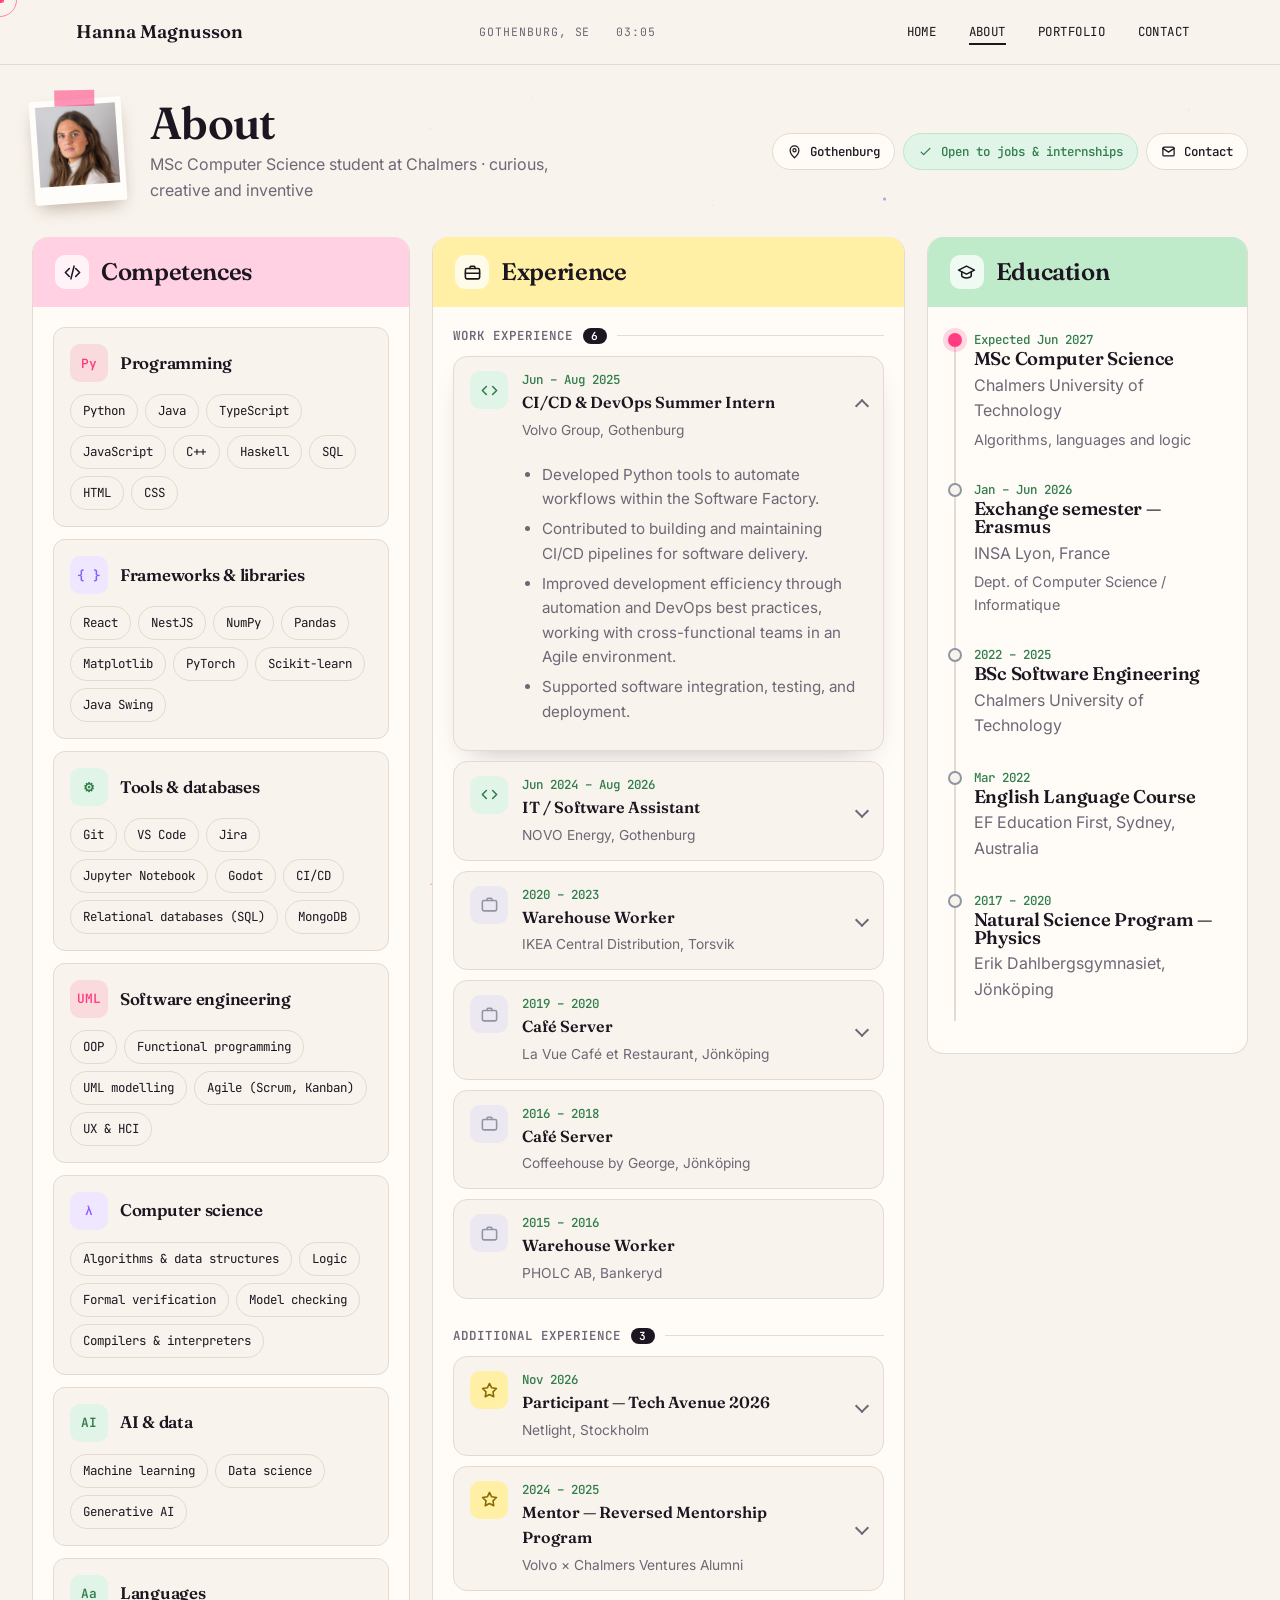
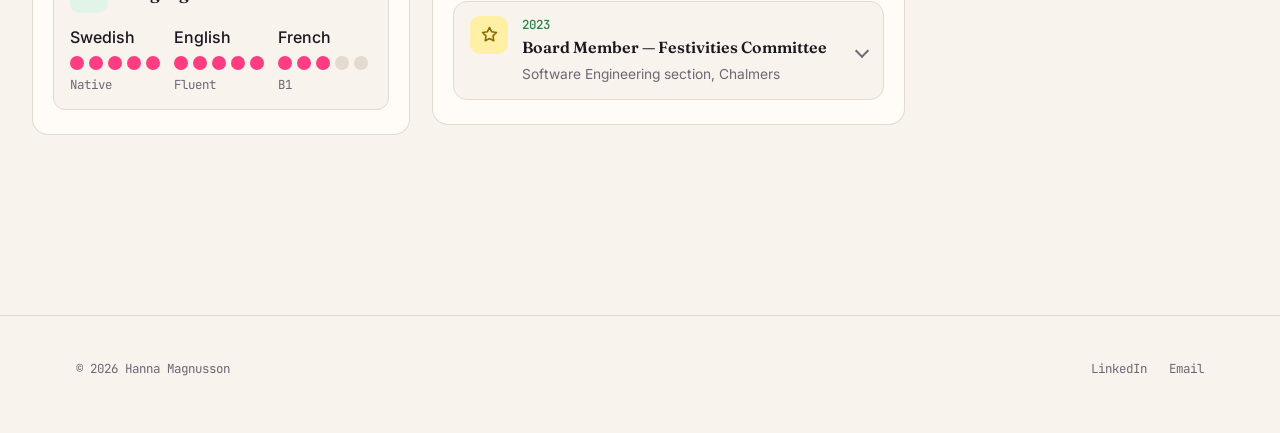
==== commit 9534f0ca: "small fixes" ====
--- a/about.html
+++ b/about.html
@@ -15,7 +15,6 @@
   <div class="wrap">
     <a href="index.html" class="logo">Hanna Magnusson</a>
     <div class="header-meta">
-      <span>Software Engineer</span>
       <span>Gothenburg, SE</span>
       <span data-clock>00:00</span>
     </div>
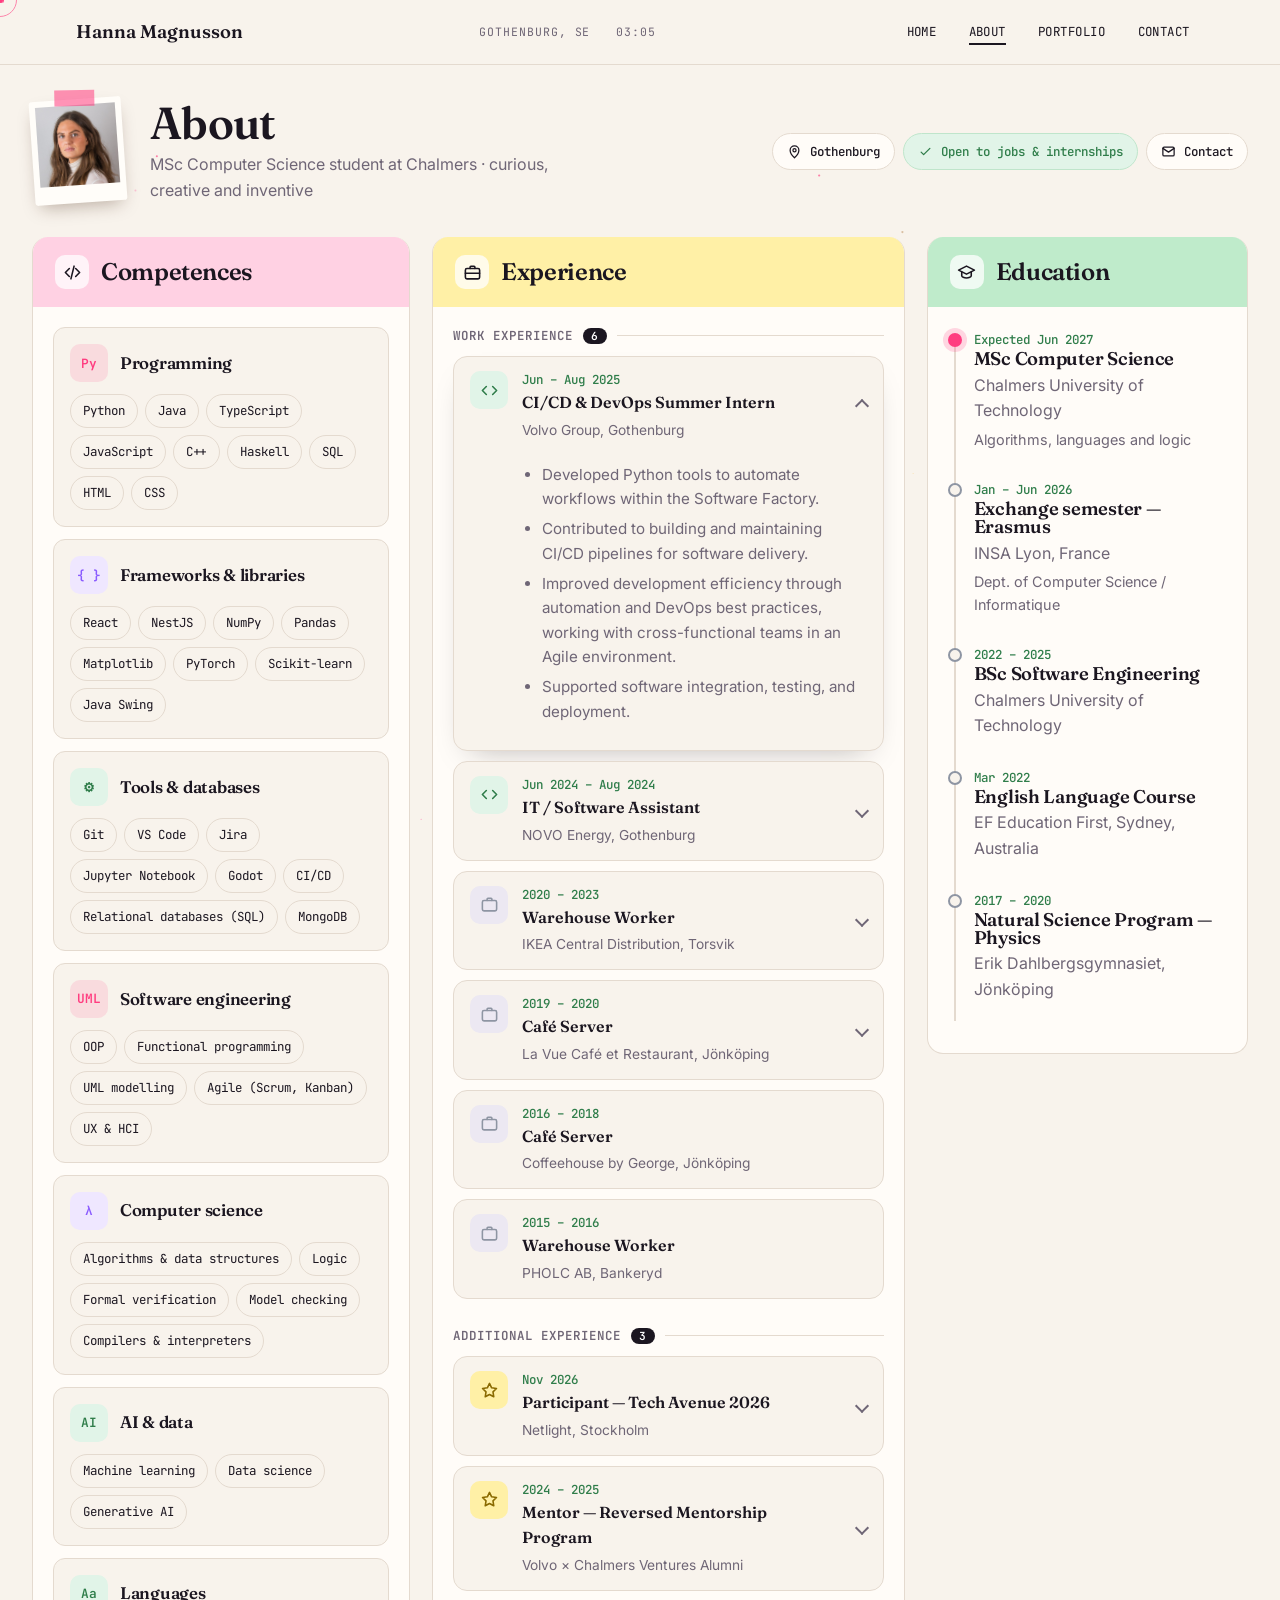
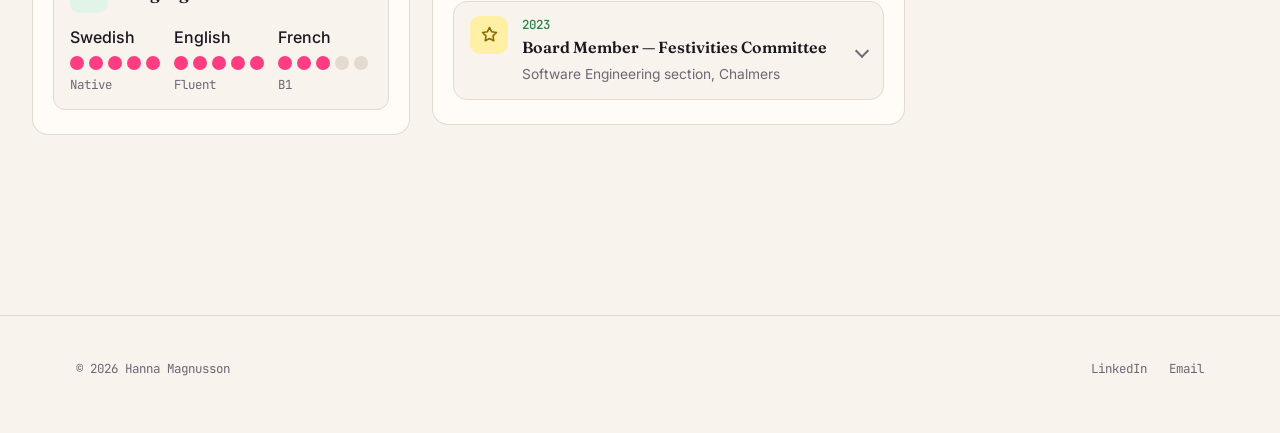
==== commit f4ecadc9: "Update date range for IT/Software Assistant role" ====
--- a/about.html
+++ b/about.html
@@ -100,7 +100,7 @@
         <article class="xp" data-cat="tech">
           <button class="xp-head" type="button" aria-expanded="false">
             <span class="xp-ic"><svg viewBox="0 0 24 24"><path d="M8 7l-5 5 5 5M16 7l5 5-5 5"/></svg></span>
-            <span class="xp-date">Jun 2024 – Aug 2026</span>
+            <span class="xp-date">Jun 2024 – Aug 2024</span>
             <span class="xp-title"><strong>IT / Software Assistant</strong><small>NOVO Energy, Gothenburg</small></span><span class="xp-chev" aria-hidden="true"></span>
           </button>
           <div class="xp-body"><ul><li>Installed, configured, and maintained computer systems, peripherals, and software applications.</li><li>Provided on-site technical support to clients, diagnosing and resolving hardware, software, and network issues.</li><li>Offered guidance and training to end-users on the effective use of technology.</li><li>Performed routine maintenance, updates, and system checks to ensure optimal performance.</li></ul></div>
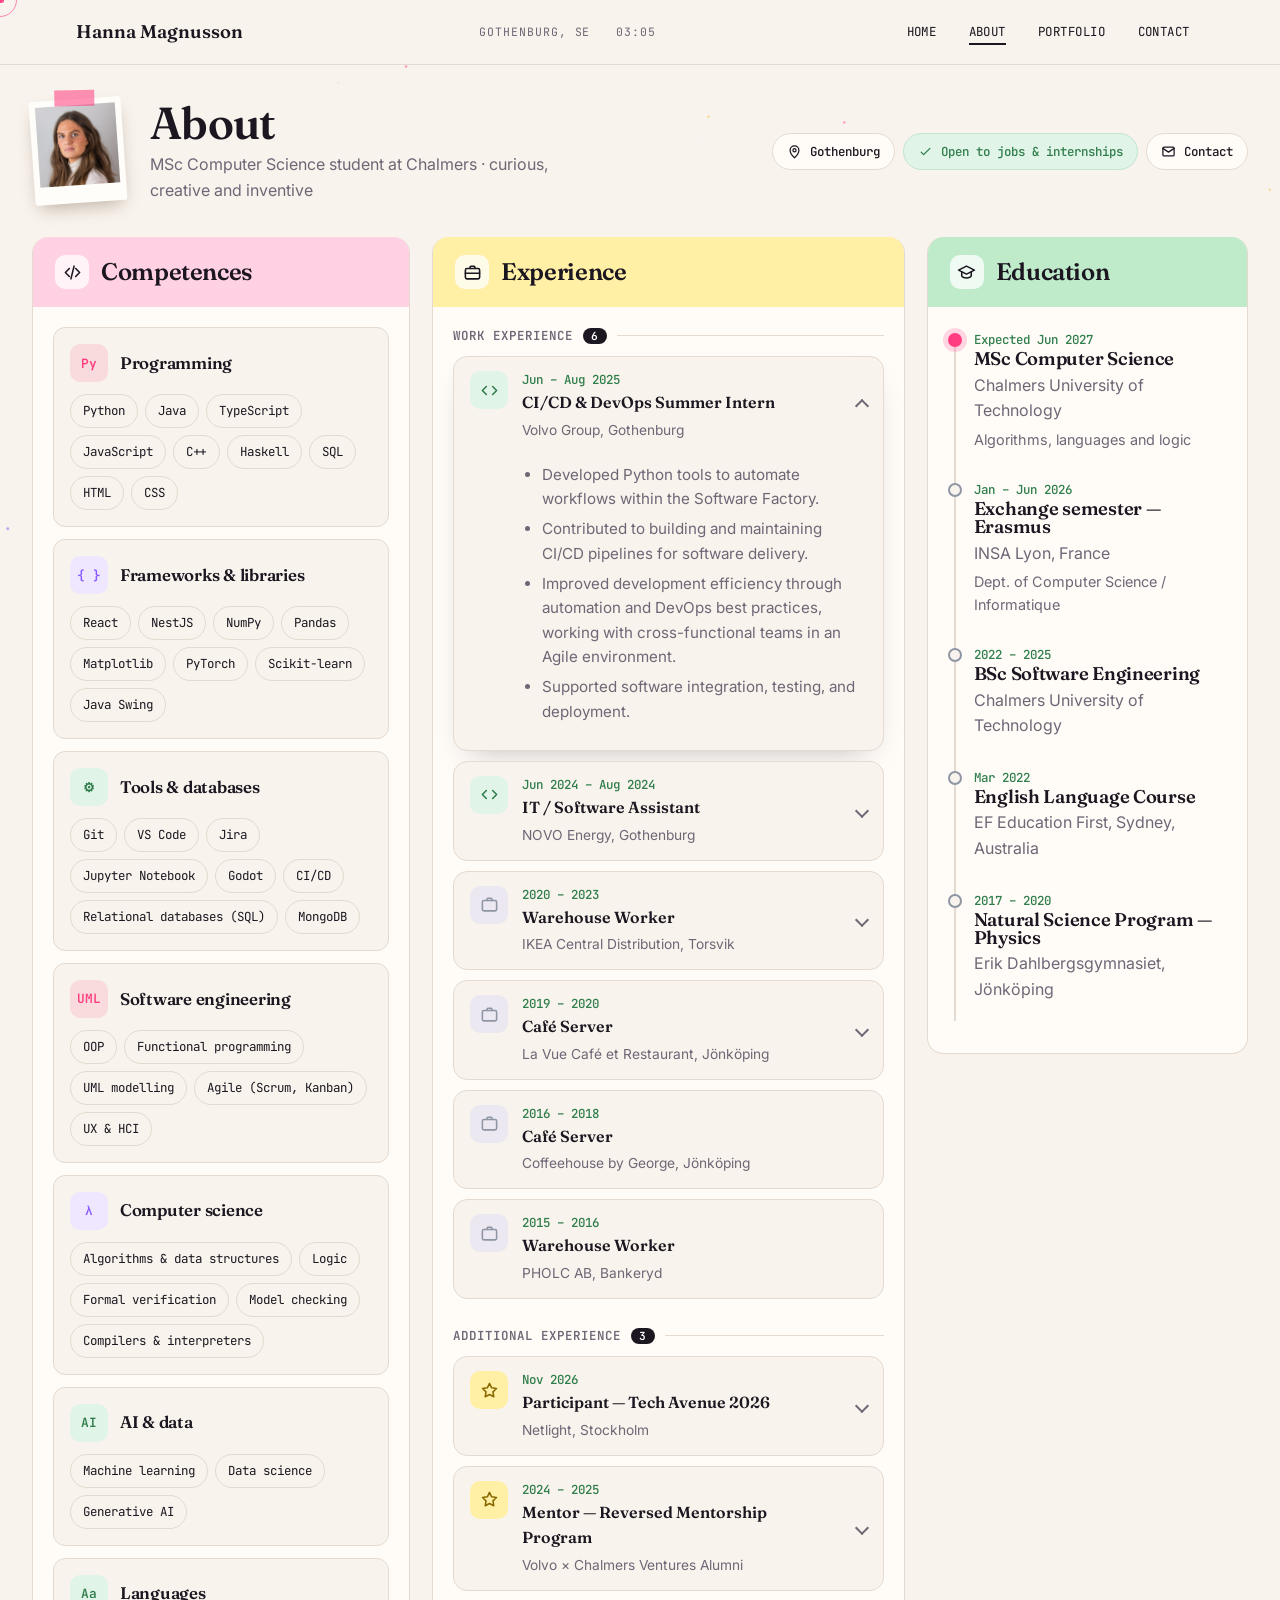
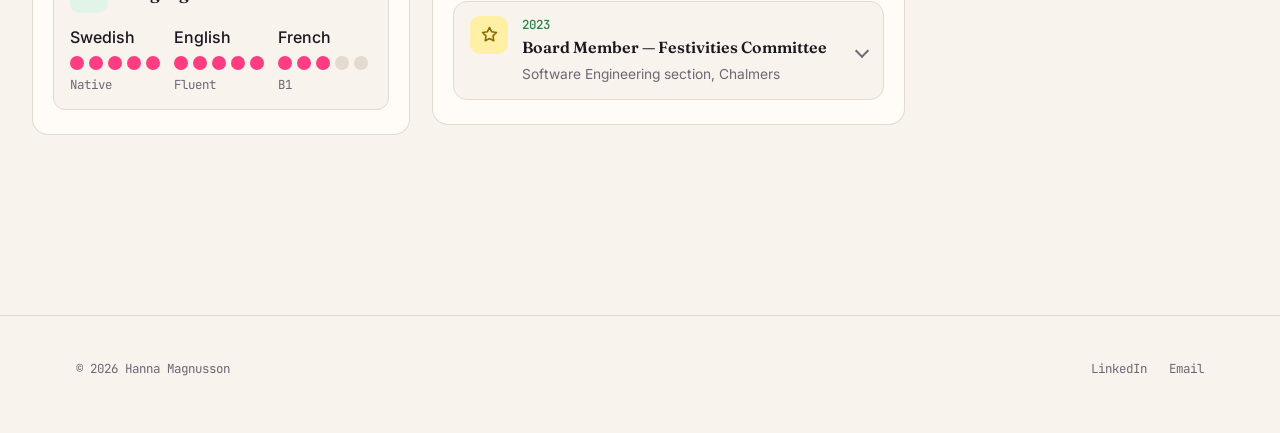
==== commit b257302f: "Update content in about.html" ====
--- a/about.html
+++ b/about.html
@@ -146,7 +146,7 @@
             <span class="xp-date">Nov 2026</span>
             <span class="xp-title"><strong>Participant — Tech Avenue 2026</strong><small>Netlight, Stockholm</small></span><span class="xp-chev" aria-hidden="true"></span>
           </button>
-          <div class="xp-body"><ul><li>Took part in Netlight’s hands-on tech event, solving technical cases including a real Netlight client case.</li><li>Built an API for a habit-tracker application in a coding challenge.</li><li>Networked with Netlight consultants and gained insight into tech consulting and teamwork in client projects.</li></ul></div>
+          <div class="xp-body"><ul><li>Took part in Netlight’s hands-on tech event, solving technical cases including a real Netlight client case.</li><li>Networked with Netlight consultants and gained insight into tech consulting and teamwork in client projects.</li></ul></div>
         </article>
         <article class="xp" data-cat="beyond">
           <button class="xp-head" type="button" aria-expanded="false">
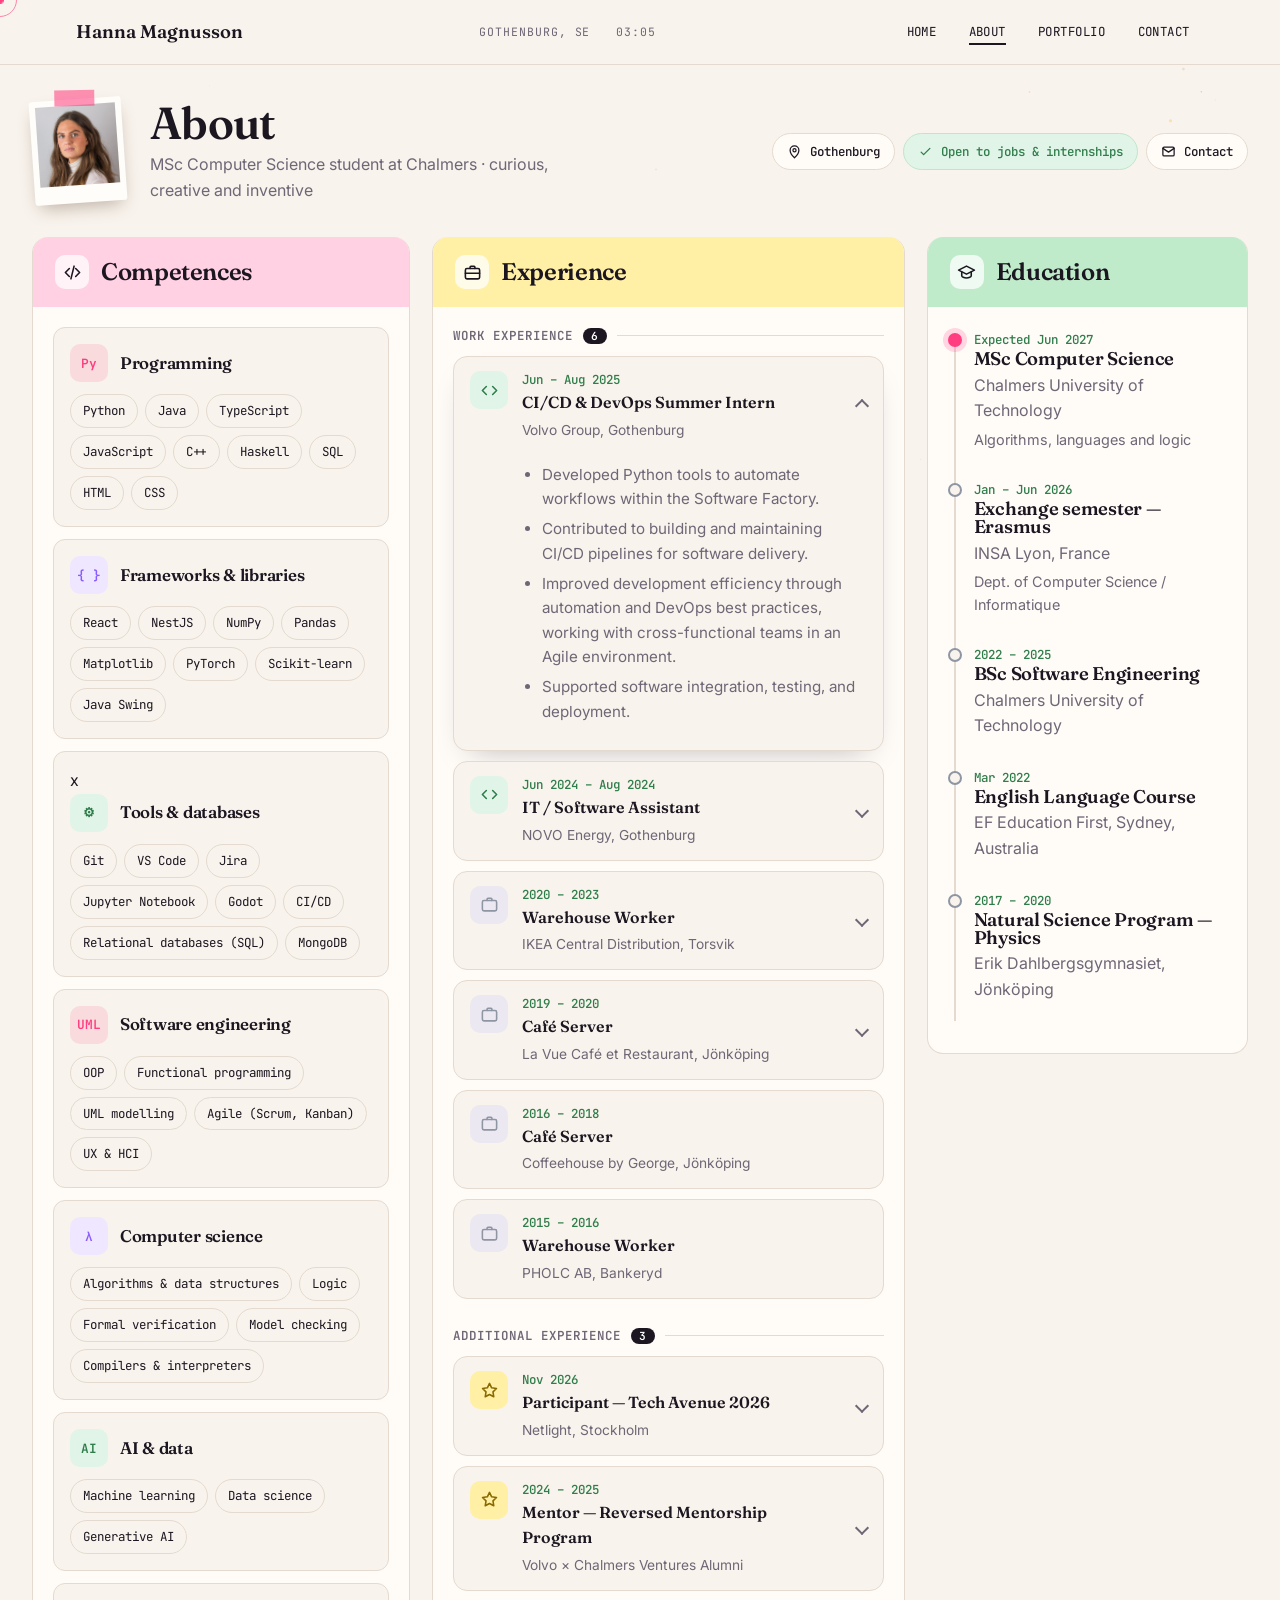
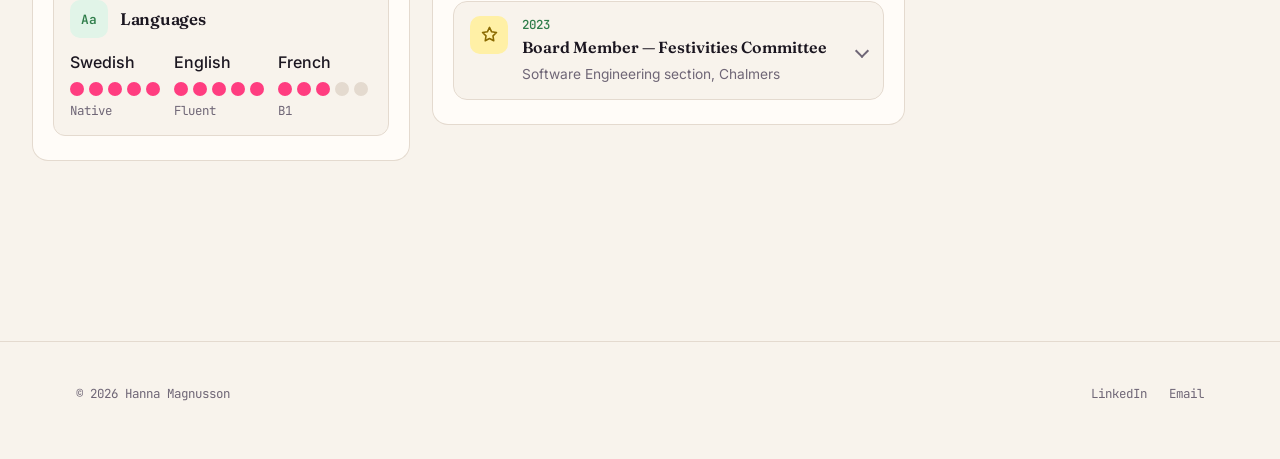
==== commit e526597a: "Enhance Tech Avenue 2026 experience details Updated the description of the Tech Avenue 2026 particip" ====
--- a/about.html
+++ b/about.html
@@ -61,7 +61,7 @@
           <header><span class="comp-ic">{ }</span><h3>Frameworks &amp; libraries</h3></header>
           <div class="chip-row"><span class="chip">React</span><span class="chip">NestJS</span><span class="chip">NumPy</span><span class="chip">Pandas</span><span class="chip">Matplotlib</span><span class="chip">PyTorch</span><span class="chip">Scikit-learn</span><span class="chip">Java Swing</span></div>
         </article>
-        <article class="comp-card">
+        <article class="comp-card">x
           <header><span class="comp-ic">⚙</span><h3>Tools &amp; databases</h3></header>
           <div class="chip-row"><span class="chip">Git</span><span class="chip">VS Code</span><span class="chip">Jira</span><span class="chip">Jupyter Notebook</span><span class="chip">Godot</span><span class="chip">CI/CD</span><span class="chip">Relational databases (SQL)</span><span class="chip">MongoDB</span></div>
         </article>
@@ -146,7 +146,7 @@
             <span class="xp-date">Nov 2026</span>
             <span class="xp-title"><strong>Participant — Tech Avenue 2026</strong><small>Netlight, Stockholm</small></span><span class="xp-chev" aria-hidden="true"></span>
           </button>
-          <div class="xp-body"><ul><li>Took part in Netlight’s hands-on tech event, solving technical cases including a real Netlight client case.</li><li>Networked with Netlight consultants and gained insight into tech consulting and teamwork in client projects.</li></ul></div>
+          <div class="xp-body"><ul><li>Took part in Netlight’s hands-on tech event, solving technical cases including a real Netlight client case and API workshops.</li><li>Networked with Netlight consultants and gained insight into tech consulting and teamwork in client projects.</li></ul></div>
         </article>
         <article class="xp" data-cat="beyond">
           <button class="xp-head" type="button" aria-expanded="false">
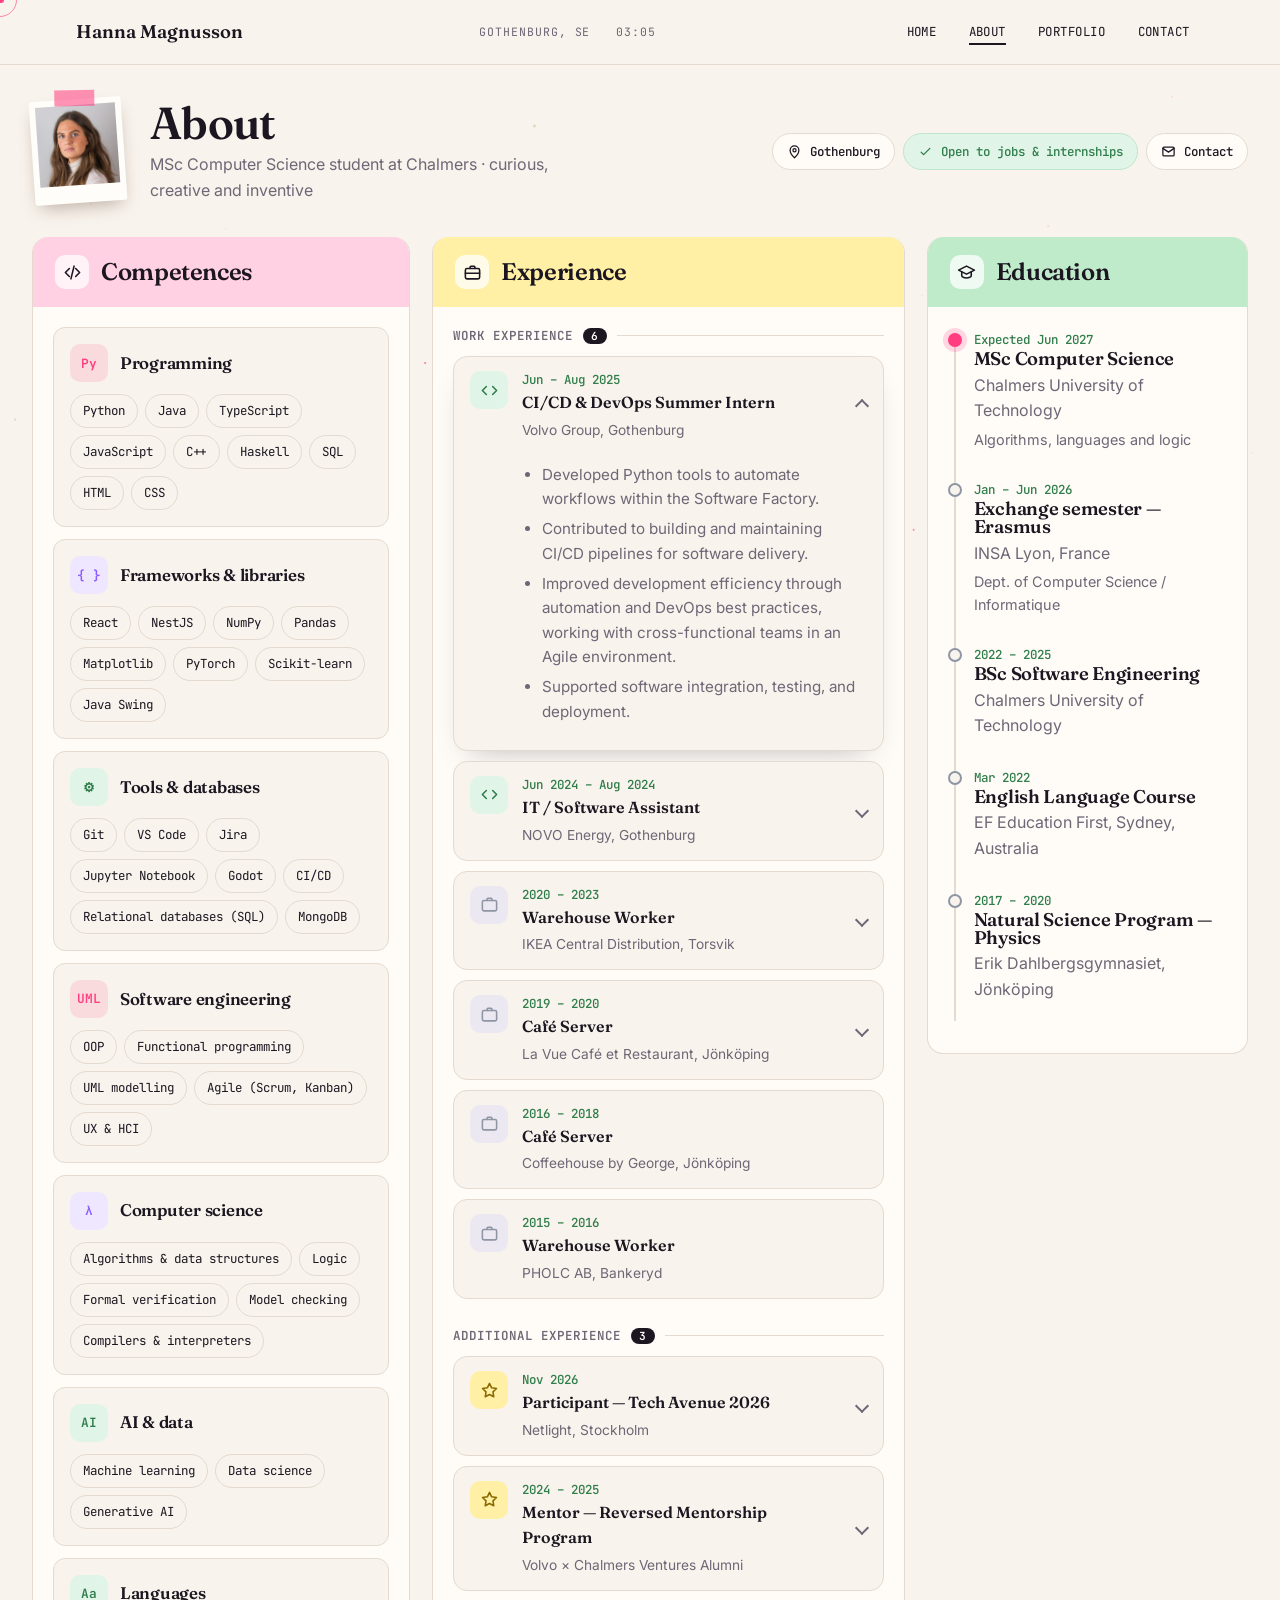
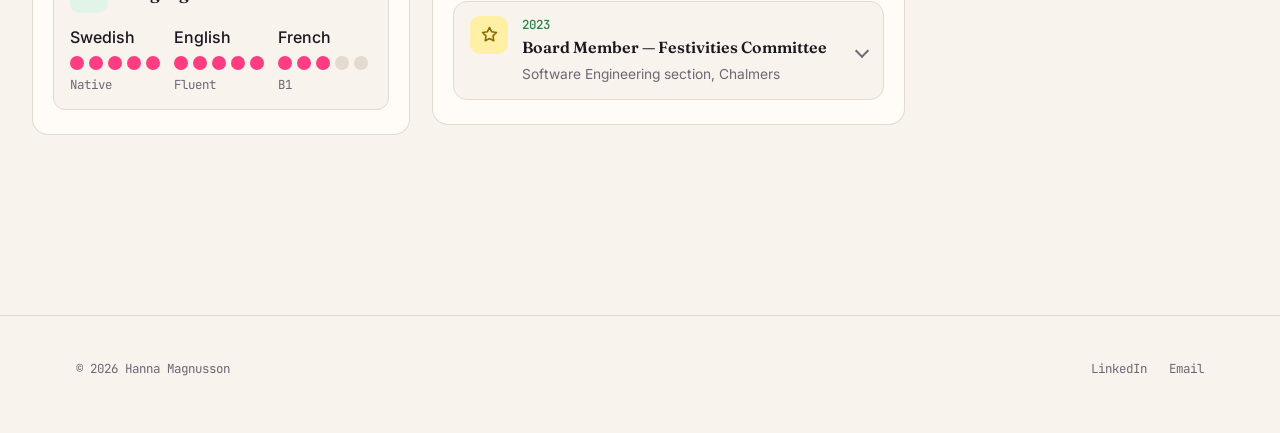
==== commit 45c725cc: "Fix HTML structure in about.html" ====
--- a/about.html
+++ b/about.html
@@ -61,7 +61,7 @@
           <header><span class="comp-ic">{ }</span><h3>Frameworks &amp; libraries</h3></header>
           <div class="chip-row"><span class="chip">React</span><span class="chip">NestJS</span><span class="chip">NumPy</span><span class="chip">Pandas</span><span class="chip">Matplotlib</span><span class="chip">PyTorch</span><span class="chip">Scikit-learn</span><span class="chip">Java Swing</span></div>
         </article>
-        <article class="comp-card">x
+        <article class="comp-card">
           <header><span class="comp-ic">⚙</span><h3>Tools &amp; databases</h3></header>
           <div class="chip-row"><span class="chip">Git</span><span class="chip">VS Code</span><span class="chip">Jira</span><span class="chip">Jupyter Notebook</span><span class="chip">Godot</span><span class="chip">CI/CD</span><span class="chip">Relational databases (SQL)</span><span class="chip">MongoDB</span></div>
         </article>
